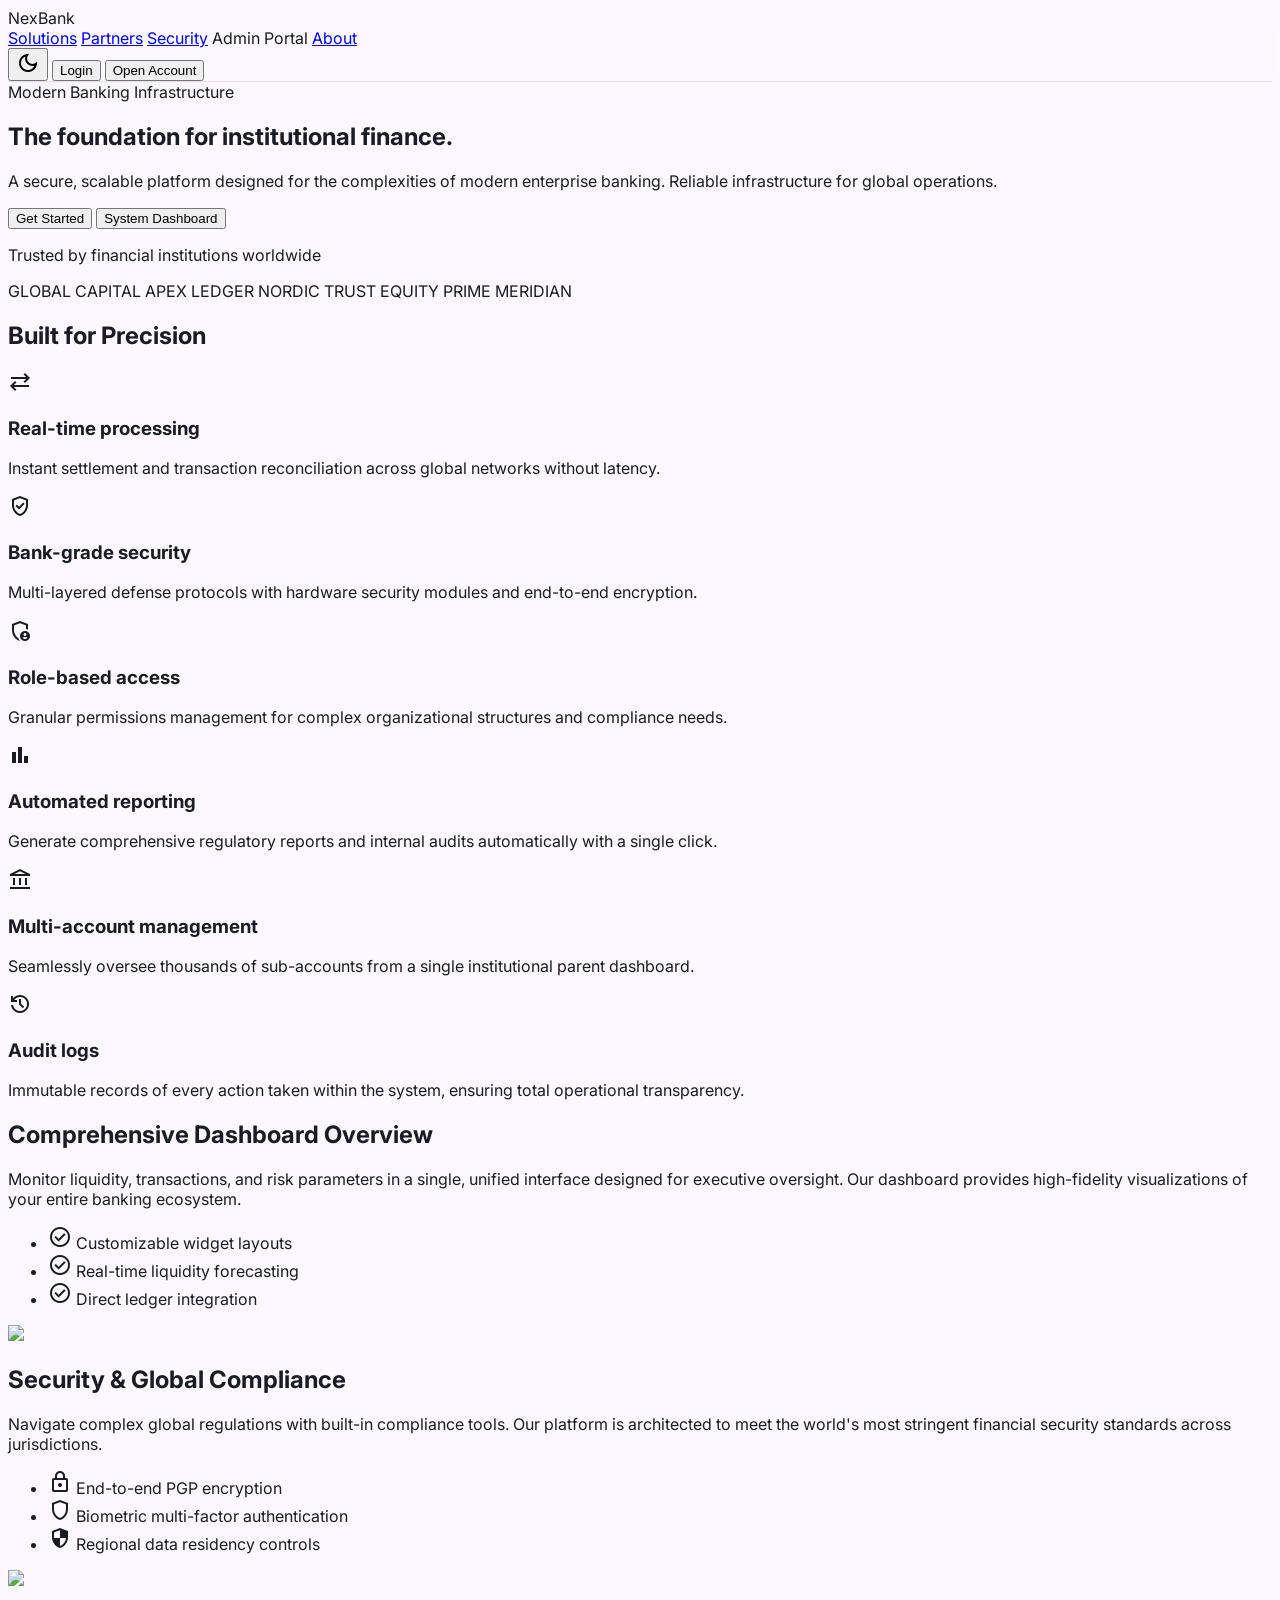
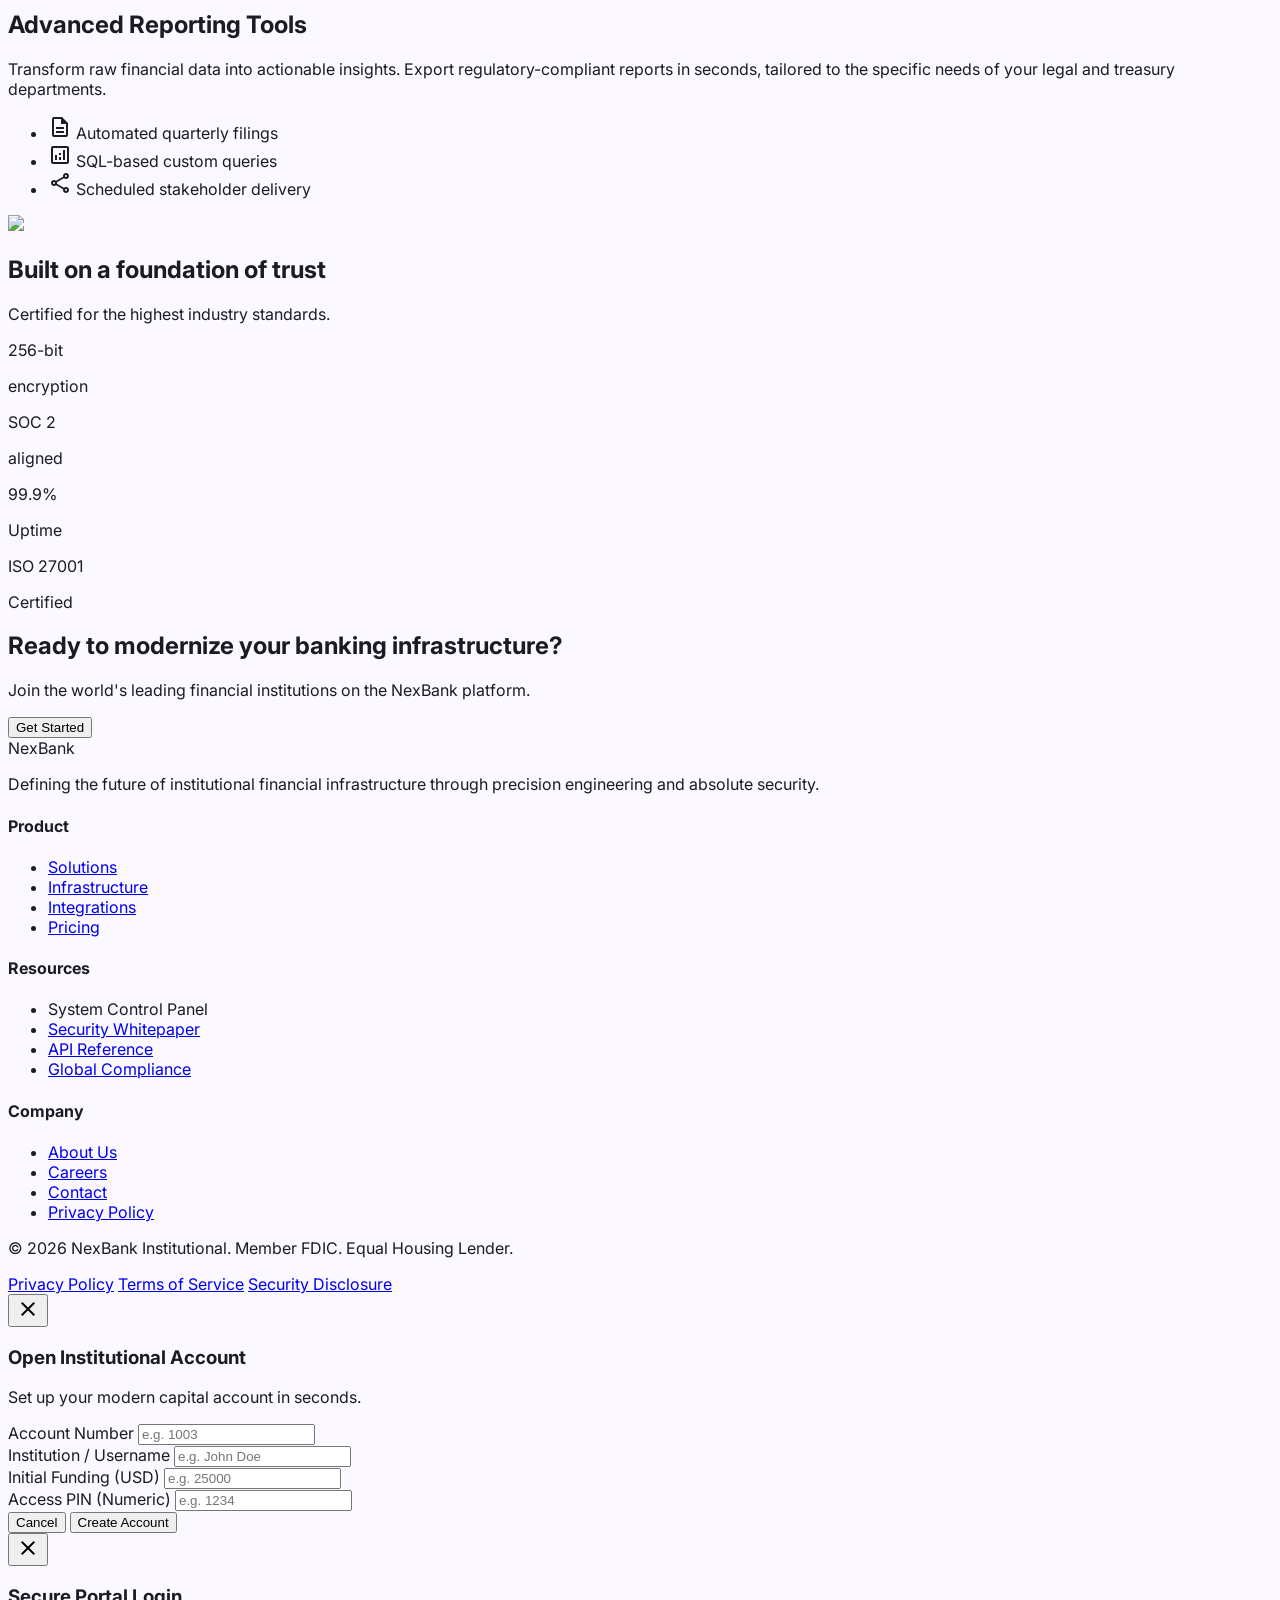
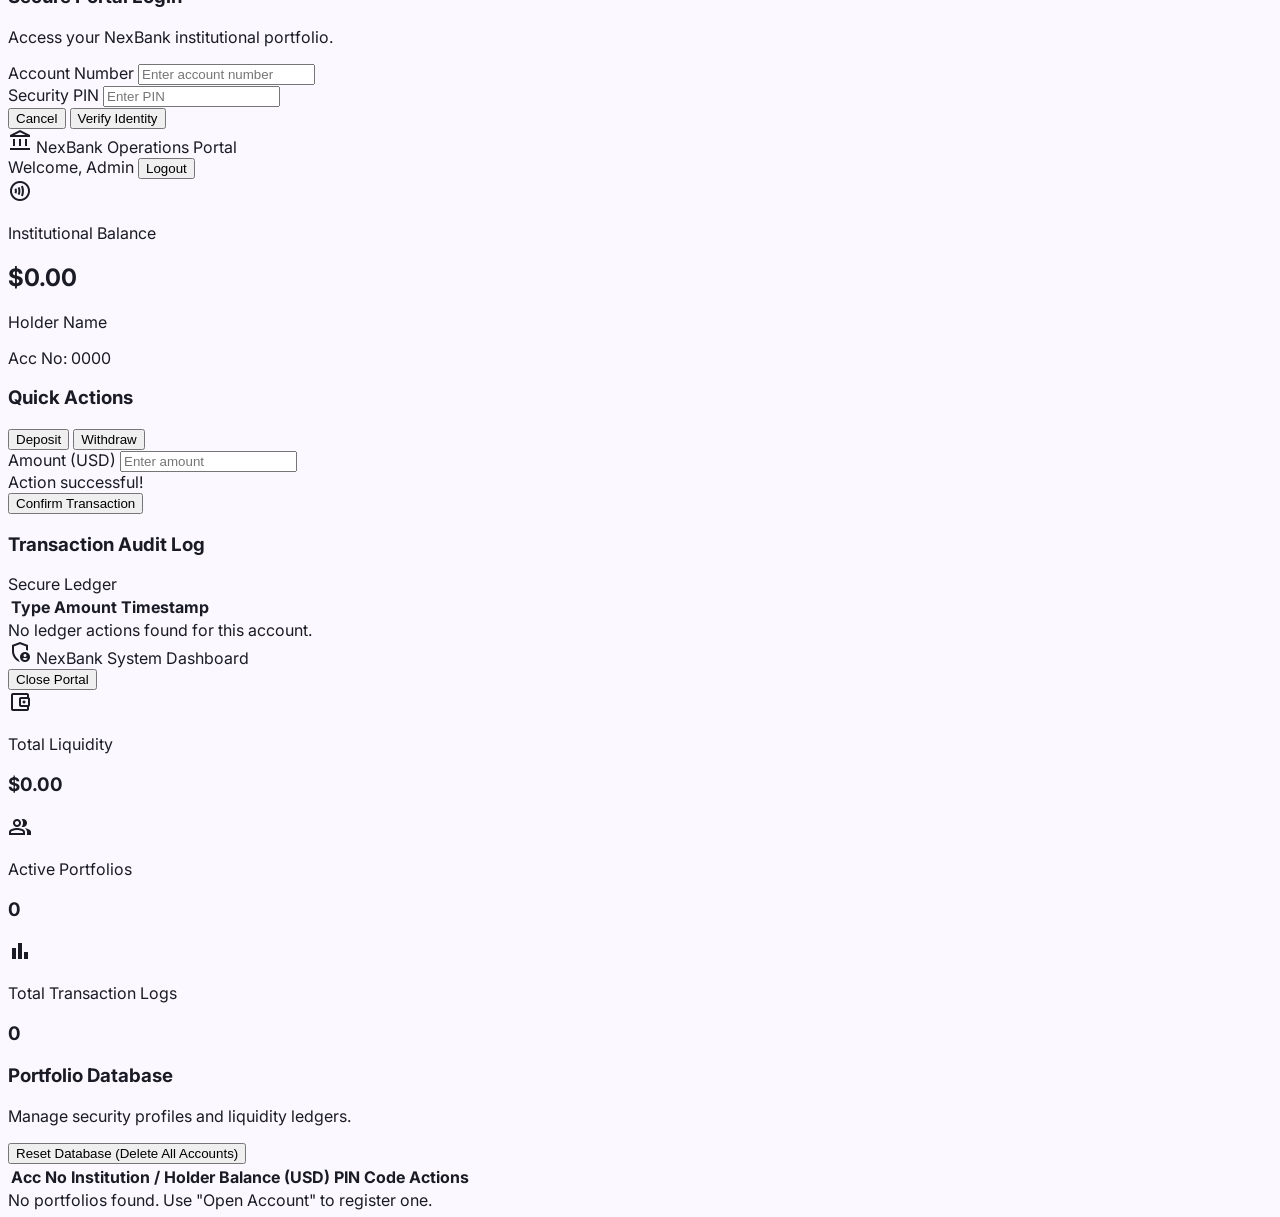
==== index.html @ f1742b52 "Initial commit of NexBank with premium dark mode support" ====
<!DOCTYPE html>
<html class="light" lang="en">
<head>
    <meta charset="utf-8">
    <meta content="width=device-width, initial-scale=1.0" name="viewport">
    <title>NexBank | Institutional Banking Infrastructure</title>
    <script src="https://cdn.tailwindcss.com?plugins=forms,container-queries"></script>
    <link href="https://fonts.googleapis.com/css2?family=Inter:wght@300;400;500;600;700;800&amp;family=Material+Symbols+Outlined:wght,FILL@100..700,0..1&amp;display=swap" rel="stylesheet">
    <script id="tailwind-config">
      tailwind.config = {
        darkMode: "class",
        theme: {
          extend: {
            "colors": {
                    "on-secondary-fixed": "#00105b",
                    "primary-fixed": "#dee0ff",
                    "primary-fixed-dim": "#bac3ff",
                    "on-tertiary": "#ffffff",
                    "on-error-container": "#93000a",
                    "secondary": "#4c59a2",
                    "on-primary-fixed": "#00105b",
                    "surface-container": "#eeecfa",
                    "background": "#fbf8ff",
                    "tertiary-container": "#c14500",
                    "tertiary": "#983500",
                    "surface-container-low": "#f4f2ff",
                    "surface-tint": "#2448ef",
                    "on-tertiary-fixed": "#370e00",
                    "on-secondary": "#ffffff",
                    "secondary-container": "#a2aefe",
                    "surface-container-lowest": "#ffffff",
                    "on-tertiary-fixed-variant": "#7f2b00",
                    "surface-dim": "#dad9e6",
                    "on-primary-fixed-variant": "#002eca",
                    "on-error": "#ffffff",
                    "surface-container-highest": "#e2e1ef",
                    "secondary-fixed": "#dee0ff",
                    "on-primary-container": "#f2f1ff",
                    "error-container": "#ffdad6",
                    "surface-bright": "#fbf8ff",
                    "on-tertiary-container": "#ffefe9",
                    "on-surface-variant": "#444656",
                    "surface-container-high": "#e8e7f4",
                    "outline": "#747688",
                    "inverse-on-surface": "#f1effd",
                    "on-background": "#1a1b24",
                    "surface-variant": "#e2e1ef",
                    "surface": "#fbf8ff",
                    "primary-container": "#3b5bff",
                    "on-secondary-container": "#323f87",
                    "inverse-primary": "#bac3ff",
                    "tertiary-fixed-dim": "#ffb599",
                    "primary": "#143de7",
                    "secondary-fixed-dim": "#bac3ff",
                    "on-surface": "#1a1b24",
                    "on-secondary-fixed-variant": "#344089",
                    "error": "#ba1a1a",
                    "on-primary": "#ffffff",
                    "tertiary-fixed": "#ffdbce",
                    "inverse-surface": "#2f303a",
                    "outline-variant": "#c4c5d9"
            },
            "borderRadius": {
                    "DEFAULT": "0.25rem",
                    "lg": "0.5rem",
                    "xl": "0.75rem",
                    "full": "9999px"
            },
            "spacing": {
                    "gutter": "16px",
                    "xxl": "48px",
                    "xl": "32px",
                    "xs": "4px",
                    "sm": "8px",
                    "md": "16px",
                    "margin": "24px",
                    "lg": "24px"
            },
            "fontFamily": {
                    "display-lg": ["Inter"],
                    "display-xl": ["Inter"],
                    "label-md": ["Inter"],
                    "numeric-lg": ["Inter"],
                    "body-md": ["Inter"],
                    "numeric-md": ["Inter"],
                    "body-lg": ["Inter"],
                    "headline": ["Inter"],
                    "body-sm": ["Inter"],
                    "label-sm": ["Inter"]
            },
            "fontSize": {
                    "display-lg": ["28px", {"lineHeight": "36px", "letterSpacing": "-0.01em", "fontWeight": "600"}],
                    "display-xl": ["40px", {"lineHeight": "48px", "letterSpacing": "-0.02em", "fontWeight": "600"}],
                    "label-md": ["14px", {"lineHeight": "20px", "letterSpacing": "0", "fontWeight": "500"}],
                    "numeric-lg": ["20px", {"lineHeight": "28px", "fontWeight": "600"}],
                    "body-md": ["14px", {"lineHeight": "20px", "letterSpacing": "0", "fontWeight": "400"}],
                    "numeric-md": ["14px", {"lineHeight": "20px", "fontWeight": "500"}],
                    "body-lg": ["16px", {"lineHeight": "24px", "letterSpacing": "0", "fontWeight": "400"}],
                    "headline": ["20px", {"lineHeight": "28px", "letterSpacing": "-0.01em", "fontWeight": "600"}],
                    "body-sm": ["13px", {"lineHeight": "18px", "letterSpacing": "0.01em", "fontWeight": "400"}],
                    "label-sm": ["13px", {"lineHeight": "18px", "letterSpacing": "0.02em", "fontWeight": "500"}]
            }
          },
        },
      }
    </script>
    <style>
        body {
            background-color: #fbf8ff;
            color: #1a1b24;
            font-family: 'Inter', sans-serif;
            overflow-y: auto;
            overscroll-behavior-y: none; /* prevent bounce overlap */
        }
        .reveal {
            opacity: 0;
            transform: translateY(20px) scale(0.98);
            transition: opacity 0.8s cubic-bezier(0.16, 1, 0.3, 1), transform 0.8s cubic-bezier(0.16, 1, 0.3, 1);
            will-change: transform, opacity;
        }
        .reveal.active {
            opacity: 1;
            transform: translateY(0) scale(1);
        }
        .material-symbols-outlined {
            font-variation-settings: 'FILL' 0, 'wght' 400, 'GRAD' 0, 'opsz' 24;
        }
        .nav-scrolled {
            background-color: #fbf8ff;
            border-bottom: 1px solid #e2e1ef;
            box-shadow: 0 4px 20px -10px rgba(0, 0, 0, 0.05);
        }
        /* Custom modal entry transition */
        .modal-active {
            opacity: 1 !important;
            pointer-events: auto !important;
            transform: scale(1) !important;
        }

        /* 120fps UI Micro-interactions & animations */
        button, a, input, select, textarea {
            transition: all 0.4s cubic-bezier(0.16, 1, 0.3, 1) !important;
        }
        button:hover {
            transform: translateY(-2px) scale(1.015);
            filter: brightness(1.05);
        }
        button:active {
            transform: translateY(0) scale(0.98);
            filter: brightness(0.95);
        }
        .feature-card {
            transition: all 0.5s cubic-bezier(0.16, 1, 0.3, 1) !important;
            will-change: transform, box-shadow;
        }
        .feature-card:hover {
            transform: translateY(-6px) scale(1.015);
            border-color: #143de7 !important;
            box-shadow: 0 20px 30px -10px rgba(20, 61, 231, 0.08);
        }
        .feature-card:hover span.material-symbols-outlined {
            transform: scale(1.1) rotate(5deg);
            transition: transform 0.4s cubic-bezier(0.16, 1, 0.3, 1);
        }
    </style>
    <script src="theme_notifications.js"></script>
</head>
<body class="overflow-x-hidden">

<!-- TopNavBar -->
<nav class="sticky top-0 w-full z-40 transition-all duration-300 bg-background border-b border-outline-variant/30" id="navbar">
    <div class="flex justify-between items-center h-16 w-full px-md sm:px-margin md:px-xl max-w-[1280px] mx-auto">
        <div class="flex items-center gap-xl">
            <span class="font-display-lg text-display-lg font-bold tracking-tight text-on-background cursor-pointer" onclick="window.scrollTo(0,0)">NexBank</span>
            <div class="hidden md:flex gap-lg">
                <a class="font-label-md text-label-md text-on-surface-variant hover:text-primary transition-colors duration-150 ease-out" href="#">Solutions</a>
                <a class="font-label-md text-label-md text-on-surface-variant hover:text-primary transition-colors duration-150 ease-out" href="#">Partners</a>
                <a class="font-label-md text-label-md text-on-surface-variant hover:text-primary transition-colors duration-150 ease-out" href="#">Security</a>
                <a class="font-label-md text-label-md text-on-surface-variant hover:text-primary transition-colors duration-150 ease-out cursor-pointer" onclick="openAdminModal()">Admin Portal</a>
                <a class="font-label-md text-label-md text-on-surface-variant hover:text-primary transition-colors duration-150 ease-out" href="#">About</a>
            </div>
        </div>
        <div class="flex items-center gap-xs sm:gap-md">
            <button class="w-10 h-10 flex items-center justify-center text-on-surface-variant hover:text-primary transition-colors" id="theme-toggle">
                <span class="material-symbols-outlined">dark_mode</span>
            </button>
            <button class="font-label-md text-label-md text-on-surface-variant px-xs sm:px-md h-10 hover:text-primary transition-colors duration-150" onclick="window.location.href='login.html'">Login</button>
            <button class="bg-primary text-on-primary px-sm sm:px-lg h-10 rounded-lg font-label-md text-label-md hover:bg-opacity-90 transition-all duration-150 shadow-md shadow-primary/20" onclick="openCreateAccountModal()">Open<span class="hidden sm:inline"> Account</span></button>
        </div>
    </div>
</nav>

<main class="max-w-[1200px] mx-auto px-margin md:px-xl overflow-visible">
    <!-- Hero Section -->
    <section class="reveal pt-xxl pb-xxl text-center max-w-[800px] mx-auto">
        <span class="inline-block font-label-sm text-label-sm text-primary uppercase tracking-widest mb-md">Modern Banking Infrastructure</span>
        <h1 class="font-display-xl text-display-xl md:text-6xl md:leading-[1.1] mb-lg text-on-background">The foundation for institutional finance.</h1>
        <p class="font-body-lg text-body-lg text-on-surface-variant mb-xl max-w-[600px] mx-auto">A secure, scalable platform designed for the complexities of modern enterprise banking. Reliable infrastructure for global operations.</p>
        <div class="flex flex-col sm:flex-row justify-center gap-md">
            <button class="bg-primary text-on-primary px-xxl h-[48px] rounded-lg font-label-md text-label-md hover:scale-[1.02] active:scale-[0.98] transition-all shadow-lg shadow-primary/25" onclick="openCreateAccountModal()">Get Started</button>
            <button class="border border-outline px-xxl h-[48px] rounded-lg font-label-md text-label-md text-on-surface hover:bg-surface-container transition-all" onclick="openAdminModal()">System Dashboard</button>
        </div>
    </section>

    <!-- Trust Strip -->
    <section class="reveal py-xl border-t border-b border-outline-variant">
        <p class="text-center font-label-sm text-label-sm text-on-surface-variant mb-xl uppercase tracking-widest">Trusted by financial institutions worldwide</p>
        <div class="flex flex-wrap justify-center items-center gap-xxl opacity-60 grayscale">
            <span class="font-display-lg text-on-surface font-bold">GLOBAL CAPITAL</span>
            <span class="font-display-lg text-on-surface font-bold">APEX LEDGER</span>
            <span class="font-display-lg text-on-surface font-bold">NORDIC TRUST</span>
            <span class="font-display-lg text-on-surface font-bold">EQUITY PRIME</span>
            <span class="font-display-lg text-on-surface font-bold">MERIDIAN</span>
        </div>
    </section>

    <!-- Feature Grid -->
    <section class="reveal py-xxl">
        <div class="text-center mb-xxl">
            <h2 class="font-display-lg text-display-lg mb-md">Built for Precision</h2>
            <div class="w-16 h-1 bg-primary mx-auto"></div>
        </div>
        <div class="grid grid-cols-1 md:grid-cols-3 gap-xl">
            <!-- Feature 1 -->
            <div class="feature-card p-lg border border-outline-variant rounded-lg hover:border-primary transition-all duration-300 hover:shadow-lg group bg-white">
                <span class="material-symbols-outlined text-primary text-3xl mb-md">sync_alt</span>
                <h3 class="font-headline text-headline mb-sm">Real-time processing</h3>
                <p class="font-body-md text-body-md text-on-surface-variant">Instant settlement and transaction reconciliation across global networks without latency.</p>
            </div>
            <!-- Feature 2 -->
            <div class="feature-card p-lg border border-outline-variant rounded-lg hover:border-primary transition-all duration-300 hover:shadow-lg group bg-white">
                <span class="material-symbols-outlined text-primary text-3xl mb-md">verified_user</span>
                <h3 class="font-headline text-headline mb-sm">Bank-grade security</h3>
                <p class="font-body-md text-body-md text-on-surface-variant">Multi-layered defense protocols with hardware security modules and end-to-end encryption.</p>
            </div>
            <!-- Feature 3 -->
            <div class="feature-card p-lg border border-outline-variant rounded-lg hover:border-primary transition-all duration-300 hover:shadow-lg group bg-white">
                <span class="material-symbols-outlined text-primary text-3xl mb-md">admin_panel_settings</span>
                <h3 class="font-headline text-headline mb-sm">Role-based access</h3>
                <p class="font-body-md text-body-md text-on-surface-variant">Granular permissions management for complex organizational structures and compliance needs.</p>
            </div>
            <!-- Feature 4 -->
            <div class="feature-card p-lg border border-outline-variant rounded-lg hover:border-primary transition-all duration-300 hover:shadow-lg group bg-white">
                <span class="material-symbols-outlined text-primary text-3xl mb-md">bar_chart</span>
                <h3 class="font-headline text-headline mb-sm">Automated reporting</h3>
                <p class="font-body-md text-body-md text-on-surface-variant">Generate comprehensive regulatory reports and internal audits automatically with a single click.</p>
            </div>
            <!-- Feature 5 -->
            <div class="feature-card p-lg border border-outline-variant rounded-lg hover:border-primary transition-all duration-300 hover:shadow-lg group bg-white">
                <span class="material-symbols-outlined text-primary text-3xl mb-md">account_balance</span>
                <h3 class="font-headline text-headline mb-sm">Multi-account management</h3>
                <p class="font-body-md text-body-md text-on-surface-variant">Seamlessly oversee thousands of sub-accounts from a single institutional parent dashboard.</p>
            </div>
            <!-- Feature 6 -->
            <div class="feature-card p-lg border border-outline-variant rounded-lg hover:border-primary transition-all duration-300 hover:shadow-lg group bg-white">
                <span class="material-symbols-outlined text-primary text-3xl mb-md">history</span>
                <h3 class="font-headline text-headline mb-sm">Audit logs</h3>
                <p class="font-body-md text-body-md text-on-surface-variant">Immutable records of every action taken within the system, ensuring total operational transparency.</p>
            </div>
        </div>
    </section>

    <!-- Product Deep Dives -->
    <section class="py-xxl flex flex-col gap-xxl">
        <!-- Deep Dive 1 -->
        <div class="reveal grid grid-cols-1 md:grid-cols-2 items-center gap-xl">
            <div>
                <h2 class="font-display-lg text-display-lg mb-md">Comprehensive Dashboard Overview</h2>
                <p class="font-body-lg text-body-lg text-on-surface-variant mb-lg">Monitor liquidity, transactions, and risk parameters in a single, unified interface designed for executive oversight. Our dashboard provides high-fidelity visualizations of your entire banking ecosystem.</p>
                <ul class="space-y-sm">
                    <li class="flex items-center gap-sm font-label-md text-on-surface"><span class="material-symbols-outlined text-primary text-xl">check_circle</span> Customizable widget layouts</li>
                    <li class="flex items-center gap-sm font-label-md text-on-surface"><span class="material-symbols-outlined text-primary text-xl">check_circle</span> Real-time liquidity forecasting</li>
                    <li class="flex items-center gap-sm font-label-md text-on-surface"><span class="material-symbols-outlined text-primary text-xl">check_circle</span> Direct ledger integration</li>
                </ul>
            </div>
            <div class="relative">
                <img class="w-full rounded-lg border border-outline-variant shadow-sm" data-alt="A sophisticated UI dashboard for an institutional banking platform, featuring clean white panels, subtle indigo accents, complex data visualizations, and professional typography. The lighting is crisp and modern, emphasizing clarity and precision in a high-end light-mode aesthetic." src="https://lh3.googleusercontent.com/aida-public/[base64]">
            </div>
        </div>
        <!-- Deep Dive 2 -->
        <div class="reveal grid grid-cols-1 md:grid-cols-2 items-center gap-xl">
            <div class="md:order-2">
                <h2 class="font-display-lg text-display-lg mb-md">Security &amp; Global Compliance</h2>
                <p class="font-body-lg text-body-lg text-on-surface-variant mb-lg">Navigate complex global regulations with built-in compliance tools. Our platform is architected to meet the world's most stringent financial security standards across jurisdictions.</p>
                <ul class="space-y-sm">
                    <li class="flex items-center gap-sm font-label-md text-on-surface"><span class="material-symbols-outlined text-primary text-xl">lock</span> End-to-end PGP encryption</li>
                    <li class="flex items-center gap-sm font-label-md text-on-surface"><span class="material-symbols-outlined text-primary text-xl">shield</span> Biometric multi-factor authentication</li>
                    <li class="flex items-center gap-sm font-label-md text-on-surface"><span class="material-symbols-outlined text-primary text-xl">security</span> Regional data residency controls</li>
                </ul>
            </div>
            <div class="md:order-1">
                <img class="w-full rounded-lg border border-outline-variant shadow-sm" data-alt="Close-up of a security settings interface on a banking application, showcasing encrypted data streams and authentication logs. The design is minimalist with a light-grey and white palette, accented by professional indigo elements. Soft, diffused lighting creates an atmosphere of trust and high-tech security." src="https://lh3.googleusercontent.com/aida-public/[base64]">
            </div>
        </div>
        <!-- Deep Dive 3 -->
        <div class="reveal grid grid-cols-1 md:grid-cols-2 items-center gap-xl">
            <div>
                <h2 class="font-display-lg text-display-lg mb-md">Advanced Reporting Tools</h2>
                <p class="font-body-lg text-body-lg text-on-surface-variant mb-lg">Transform raw financial data into actionable insights. Export regulatory-compliant reports in seconds, tailored to the specific needs of your legal and treasury departments.</p>
                <ul class="space-y-sm">
                    <li class="flex items-center gap-sm font-label-md text-on-surface"><span class="material-symbols-outlined text-primary text-xl">description</span> Automated quarterly filings</li>
                    <li class="flex items-center gap-sm font-label-md text-on-surface"><span class="material-symbols-outlined text-primary text-xl">analytics</span> SQL-based custom queries</li>
                    <li class="flex items-center gap-sm font-label-md text-on-surface"><span class="material-symbols-outlined text-primary text-xl">share</span> Scheduled stakeholder delivery</li>
                </ul>
            </div>
            <div>
                <img class="w-full rounded-lg border border-outline-variant shadow-sm" data-alt="A sleek data analytics screen showing institutional financial reports with refined line charts and organized data tables. The UI is exceptionally clean, utilizing a white background and indigo highlights for key metrics. The overall vibe is professional, precise, and sophisticated, reflecting institutional reliability." src="https://lh3.googleusercontent.com/aida-public/[base64]">
            </div>
        </div>
    </section>

    <!-- Security Stats -->
    <section class="reveal py-xxl bg-surface-container-low rounded-xl px-xl">
        <div class="text-center mb-xl">
            <h2 class="font-display-lg text-display-lg">Built on a foundation of trust</h2>
            <p class="font-body-md text-on-surface-variant mt-sm">Certified for the highest industry standards.</p>
        </div>
        <div class="grid grid-cols-2 md:grid-cols-4 gap-lg text-center">
            <div class="p-md">
                <p class="font-display-lg text-primary mb-xs">256-bit</p>
                <p class="font-label-sm text-on-surface-variant uppercase">encryption</p>
            </div>
            <div class="p-md">
                <p class="font-display-lg text-primary mb-xs">SOC 2</p>
                <p class="font-label-sm text-on-surface-variant uppercase">aligned</p>
            </div>
            <div class="p-md">
                <p class="font-display-lg text-primary mb-xs">99.9%</p>
                <p class="font-label-sm text-on-surface-variant uppercase">Uptime</p>
            </div>
            <div class="p-md">
                <p class="font-display-lg text-primary mb-xs">ISO 27001</p>
                <p class="font-label-sm text-on-surface-variant uppercase">Certified</p>
            </div>
        </div>
    </section>

    <!-- Final CTA -->
    <section class="reveal py-xxl text-center">
        <div class="max-w-[700px] mx-auto py-xxl border border-outline-variant rounded-xl bg-white shadow-xl shadow-surface-container/50">
            <h2 class="font-display-xl text-display-xl mb-md px-md">Ready to modernize your banking infrastructure?</h2>
            <p class="font-body-lg text-on-surface-variant mb-xl px-lg">Join the world's leading financial institutions on the NexBank platform.</p>
            <button class="bg-primary text-on-primary px-xxl h-[48px] rounded-lg font-label-md text-label-md hover:scale-[1.02] active:scale-[0.98] transition-all shadow-lg shadow-primary/20" onclick="openCreateAccountModal()">Get Started</button>
        </div>
    </section>
</main>

<!-- Footer -->
<footer class="bg-surface-container-lowest border-t border-outline-variant">
    <div class="w-full pt-xxl pb-xl px-margin md:px-xl flex flex-col gap-xl max-w-[1280px] mx-auto">
        <div class="grid grid-cols-1 md:grid-cols-4 gap-xl">
            <div class="col-span-1 md:col-span-1">
                <span class="font-headline text-headline font-bold text-on-background block mb-md">NexBank</span>
                <p class="font-body-sm text-on-surface-variant">Defining the future of institutional financial infrastructure through precision engineering and absolute security.</p>
            </div>
            <div>
                <h4 class="font-label-md font-bold mb-md">Product</h4>
                <ul class="flex flex-col gap-sm">
                    <li><a class="font-body-sm text-on-surface-variant hover:text-primary transition-all" href="#">Solutions</a></li>
                    <li><a class="font-body-sm text-on-surface-variant hover:text-primary transition-all" href="#">Infrastructure</a></li>
                    <li><a class="font-body-sm text-on-surface-variant hover:text-primary transition-all" href="#">Integrations</a></li>
                    <li><a class="font-body-sm text-on-surface-variant hover:text-primary transition-all" href="#">Pricing</a></li>
                </ul>
            </div>
            <div>
                <h4 class="font-label-md font-bold mb-md">Resources</h4>
                <ul class="flex flex-col gap-sm">
                    <li><a class="font-body-sm text-on-surface-variant hover:text-primary transition-all cursor-pointer" onclick="openAdminModal()">System Control Panel</a></li>
                    <li><a class="font-body-sm text-on-surface-variant hover:text-primary transition-all" href="#">Security Whitepaper</a></li>
                    <li><a class="font-body-sm text-on-surface-variant hover:text-primary transition-all" href="#">API Reference</a></li>
                    <li><a class="font-body-sm text-on-surface-variant hover:text-primary transition-all" href="#">Global Compliance</a></li>
                </ul>
            </div>
            <div>
                <h4 class="font-label-md font-bold mb-md">Company</h4>
                <ul class="flex flex-col gap-sm">
                    <li><a class="font-body-sm text-on-surface-variant hover:text-primary transition-all" href="#">About Us</a></li>
                    <li><a class="font-body-sm text-on-surface-variant hover:text-primary transition-all" href="#">Careers</a></li>
                    <li><a class="font-body-sm text-on-surface-variant hover:text-primary transition-all" href="#">Contact</a></li>
                    <li><a class="font-body-sm text-on-surface-variant hover:text-primary transition-all" href="#">Privacy Policy</a></li>
                </ul>
            </div>
        </div>
        <div class="flex flex-col md:flex-row justify-between items-center pt-xl border-t border-outline-variant gap-md">
            <p class="font-body-sm text-on-surface-variant">© 2026 NexBank Institutional. Member FDIC. Equal Housing Lender.</p>
            <div class="flex gap-lg">
                <a class="font-label-sm text-on-surface-variant hover:text-primary transition-all underline" href="#">Privacy Policy</a>
                <a class="font-label-sm text-on-surface-variant hover:text-primary transition-all underline" href="#">Terms of Service</a>
                <a class="font-label-sm text-on-surface-variant hover:text-primary transition-all underline" href="#">Security Disclosure</a>
            </div>
        </div>
    </div>
</footer>

<!-- Modals & Dashboards Container -->

<!-- Create Account Modal -->
<div id="createAccountModal" class="fixed inset-0 z-50 flex items-center justify-center bg-black/40 backdrop-blur-sm opacity-0 pointer-events-none transition-all duration-300">
    <div class="bg-white max-w-md w-full rounded-xl border border-outline-variant p-xl shadow-2xl scale-95 transition-all duration-300 relative mx-margin">
        <button class="absolute top-md right-md text-outline hover:text-on-background" onclick="closeCreateAccountModal()">
            <span class="material-symbols-outlined">close</span>
        </button>
        <h3 class="font-display-lg text-display-lg text-on-background mb-sm">Open Institutional Account</h3>
        <p class="font-body-sm text-on-surface-variant mb-lg">Set up your modern capital account in seconds.</p>
        
        <div class="space-y-md">
            <div>
                <label class="block font-label-sm text-on-surface mb-xs" for="createAccNo">Account Number</label>
                <input type="number" id="createAccNo" class="w-full h-10 border border-outline-variant rounded-lg px-md font-body-md focus:border-primary focus:ring-1 focus:ring-primary outline-none" placeholder="e.g. 1003">
            </div>
            <div>
                <label class="block font-label-sm text-on-surface mb-xs" for="createName">Institution / Username</label>
                <input type="text" id="createName" class="w-full h-10 border border-outline-variant rounded-lg px-md font-body-md focus:border-primary focus:ring-1 focus:ring-primary outline-none" placeholder="e.g. John Doe">
            </div>
            <div>
                <label class="block font-label-sm text-on-surface mb-xs" for="createBalance">Initial Funding (USD)</label>
                <input type="number" id="createBalance" class="w-full h-10 border border-outline-variant rounded-lg px-md font-body-md focus:border-primary focus:ring-1 focus:ring-primary outline-none" placeholder="e.g. 25000">
            </div>
            <div>
                <label class="block font-label-sm text-on-surface mb-xs" for="createPin">Access PIN (Numeric)</label>
                <input type="password" maxlength="6" id="createPin" class="w-full h-10 border border-outline-variant rounded-lg px-md font-body-md focus:border-primary focus:ring-1 focus:ring-primary outline-none" placeholder="e.g. 1234">
            </div>
        </div>
        <div id="createAccountError" class="text-error font-body-sm mt-md hidden"></div>
        <div class="flex justify-end gap-md mt-xl">
            <button class="border border-outline px-lg h-10 rounded-lg font-label-md text-label-md text-on-surface hover:bg-surface-container transition-all" onclick="closeCreateAccountModal()">Cancel</button>
            <button class="bg-primary text-on-primary px-lg h-10 rounded-lg font-label-md text-label-md hover:bg-opacity-90 transition-all shadow-md shadow-primary/20" onclick="submitCreateAccount()">Create Account</button>
        </div>
    </div>
</div>

<!-- Login Modal -->
<div id="loginModal" class="fixed inset-0 z-50 flex items-center justify-center bg-black/40 backdrop-blur-sm opacity-0 pointer-events-none transition-all duration-300">
    <div class="bg-white max-w-md w-full rounded-xl border border-outline-variant p-xl shadow-2xl scale-95 transition-all duration-300 relative mx-margin">
        <button class="absolute top-md right-md text-outline hover:text-on-background" onclick="closeLoginModal()">
            <span class="material-symbols-outlined">close</span>
        </button>
        <h3 class="font-display-lg text-display-lg text-on-background mb-sm">Secure Portal Login</h3>
        <p class="font-body-sm text-on-surface-variant mb-lg">Access your NexBank institutional portfolio.</p>
        
        <div class="space-y-md">
            <div>
                <label class="block font-label-sm text-on-surface mb-xs" for="loginAccNo">Account Number</label>
                <input type="number" id="loginAccNo" class="w-full h-10 border border-outline-variant rounded-lg px-md font-body-md focus:border-primary focus:ring-1 focus:ring-primary outline-none" placeholder="Enter account number">
            </div>
            <div>
                <label class="block font-label-sm text-on-surface mb-xs" for="loginPin">Security PIN</label>
                <input type="password" id="loginPin" class="w-full h-10 border border-outline-variant rounded-lg px-md font-body-md focus:border-primary focus:ring-1 focus:ring-primary outline-none" placeholder="Enter PIN">
            </div>
        </div>
        <div id="loginError" class="text-error font-body-sm mt-md hidden"></div>
        <div class="flex justify-end gap-md mt-xl">
            <button class="border border-outline px-lg h-10 rounded-lg font-label-md text-label-md text-on-surface hover:bg-surface-container transition-all" onclick="closeLoginModal()">Cancel</button>
            <button class="bg-primary text-on-primary px-lg h-10 rounded-lg font-label-md text-label-md hover:bg-opacity-90 transition-all shadow-md shadow-primary/20" onclick="submitLogin()">Verify Identity</button>
        </div>
    </div>
</div>

<!-- User Dashboard Overlay -->
<div id="dashboardPanel" class="fixed inset-0 z-50 bg-background overflow-y-auto translate-x-full transition-transform duration-300 ease-out">
    <!-- Dashboard Header -->
    <header class="border-b border-outline-variant bg-white sticky top-0 z-10">
        <div class="max-w-[1280px] mx-auto h-16 px-margin md:px-xl flex justify-between items-center">
            <div class="flex items-center gap-md">
                <span class="material-symbols-outlined text-primary text-2xl">account_balance</span>
                <span class="font-headline text-headline font-bold text-on-background">NexBank Operations Portal</span>
            </div>
            <div class="flex items-center gap-md">
                <span id="userGreeting" class="font-body-md text-on-surface-variant hidden md:inline">Welcome, Admin</span>
                <button class="border border-error text-error px-md h-9 rounded-lg font-label-md text-label-md hover:bg-error-container transition-all" onclick="logoutUser()">Logout</button>
            </div>
        </div>
    </header>
    
    <!-- Dashboard Main -->
    <main class="max-w-[1200px] mx-auto px-margin md:px-xl py-xl">
        <div class="grid grid-cols-1 lg:grid-cols-3 gap-xl">
            <!-- Account Summary Card -->
            <div class="col-span-1 lg:col-span-1 space-y-lg">
                <div class="bg-gradient-to-br from-primary to-[#2448ef] text-white p-lg rounded-xl shadow-xl shadow-primary/10 relative overflow-hidden">
                    <!-- Chip Decoration -->
                    <div class="absolute right-md top-md opacity-25">
                        <span class="material-symbols-outlined text-6xl">contactless</span>
                    </div>
                    <div class="mb-xxl">
                        <p class="font-label-sm text-primary-fixed-dim uppercase tracking-wider">Institutional Balance</p>
                        <h2 id="portalBalance" class="text-4xl font-bold tracking-tight mt-xs">$0.00</h2>
                    </div>
                    <div>
                        <p id="portalAccountHolder" class="font-headline text-headline font-semibold">Holder Name</p>
                        <p id="portalAccountNumber" class="font-body-sm text-primary-fixed-dim mt-xs">Acc No: 0000</p>
                    </div>
                </div>
                
                <!-- Quick Operations Card -->
                <div class="bg-white p-lg border border-outline-variant rounded-xl shadow-sm">
                    <h3 class="font-headline text-headline mb-md text-on-background">Quick Actions</h3>
                    
                    <!-- Tabs -->
                    <div class="flex border-b border-outline-variant mb-md">
                        <button id="tabDepositBtn" class="flex-1 pb-sm border-b-2 border-primary font-label-md text-label-md text-primary" onclick="switchActionTab('deposit')">Deposit</button>
                        <button id="tabWithdrawBtn" class="flex-1 pb-sm border-b-2 border-transparent font-label-md text-label-md text-on-surface-variant hover:text-primary" onclick="switchActionTab('withdraw')">Withdraw</button>
                    </div>
                    
                    <!-- Action Form -->
                    <div class="space-y-md">
                        <div>
                            <label id="actionAmountLabel" class="block font-label-sm text-on-surface mb-xs" for="actionAmount">Amount (USD)</label>
                            <input type="number" id="actionAmount" class="w-full h-10 border border-outline-variant rounded-lg px-md font-body-md focus:border-primary focus:ring-1 focus:ring-primary outline-none" placeholder="Enter amount">
                        </div>
                        <div id="actionError" class="text-error font-body-sm hidden"></div>
                        <div id="actionSuccess" class="text-primary font-body-sm hidden">Action successful!</div>
                        <button id="actionSubmitBtn" class="w-full bg-primary text-on-primary h-10 rounded-lg font-label-md text-label-md hover:bg-opacity-90 transition-all shadow-md shadow-primary/20" onclick="submitQuickAction()">Confirm Transaction</button>
                    </div>
                </div>
            </div>
            
            <!-- Transaction History Card -->
            <div class="col-span-1 lg:col-span-2">
                <div class="bg-white p-lg border border-outline-variant rounded-xl shadow-sm h-full flex flex-col">
                    <div class="flex justify-between items-center mb-md">
                        <h3 class="font-headline text-headline text-on-background">Transaction Audit Log</h3>
                        <span class="bg-surface-container text-primary font-label-sm text-label-sm px-sm py-xs rounded-full">Secure Ledger</span>
                    </div>
                    
                    <div class="flex-1 overflow-y-auto max-h-[400px] border border-outline-variant rounded-lg">
                        <table class="w-full text-left border-collapse">
                            <thead>
                                <tr class="bg-surface-container-low border-b border-outline-variant font-label-sm text-on-surface-variant">
                                    <th class="p-md">Type</th>
                                    <th class="p-md text-right">Amount</th>
                                    <th class="p-md text-right">Timestamp</th>
                                </tr>
                            </thead>
                            <tbody id="portalTransactionRows" class="font-body-md text-on-surface divide-y divide-outline-variant">
                                <!-- Dynamic rows -->
                            </tbody>
                        </table>
                        <div id="noTransactionsMsg" class="p-xl text-center text-on-surface-variant font-body-md hidden">
                            No ledger actions found for this account.
                        </div>
                    </div>
                </div>
            </div>
        </div>
    </main>
</div>

<!-- Admin Portal Overlay -->
<div id="adminPanel" class="fixed inset-0 z-50 bg-background overflow-y-auto translate-x-full transition-transform duration-300 ease-out">
    <header class="border-b border-outline-variant bg-white sticky top-0 z-10">
        <div class="max-w-[1280px] mx-auto h-16 px-margin md:px-xl flex justify-between items-center">
            <div class="flex items-center gap-md">
                <span class="material-symbols-outlined text-primary text-2xl font-bold">admin_panel_settings</span>
                <span class="font-headline text-headline font-bold text-on-background">NexBank System Dashboard</span>
            </div>
            <button class="border border-outline text-on-surface px-md h-9 rounded-lg font-label-md text-label-md hover:bg-surface-container transition-all" onclick="closeAdminModal()">Close Portal</button>
        </div>
    </header>
    
    <main class="max-w-[1200px] mx-auto px-margin md:px-xl py-xl space-y-xl">
        <!-- Stats Widgets -->
        <div class="grid grid-cols-1 md:grid-cols-3 gap-lg">
            <div class="bg-white p-lg border border-outline-variant rounded-xl shadow-sm flex items-center gap-md">
                <div class="p-md bg-primary-fixed rounded-xl text-primary">
                    <span class="material-symbols-outlined text-3xl">account_balance_wallet</span>
                </div>
                <div>
                    <p class="font-label-sm text-on-surface-variant uppercase tracking-wider">Total Liquidity</p>
                    <h3 id="adminTotalLiquidity" class="font-display-lg text-display-lg text-on-background mt-xs">$0.00</h3>
                </div>
            </div>
            <div class="bg-white p-lg border border-outline-variant rounded-xl shadow-sm flex items-center gap-md">
                <div class="p-md bg-secondary-fixed rounded-xl text-secondary">
                    <span class="material-symbols-outlined text-3xl">group</span>
                </div>
                <div>
                    <p class="font-label-sm text-on-surface-variant uppercase tracking-wider">Active Portfolios</p>
                    <h3 id="adminTotalAccounts" class="font-display-lg text-display-lg text-on-background mt-xs">0</h3>
                </div>
            </div>
            <div class="bg-white p-lg border border-outline-variant rounded-xl shadow-sm flex items-center gap-md">
                <div class="p-md bg-tertiary-fixed rounded-xl text-tertiary">
                    <span class="material-symbols-outlined text-3xl">bar_chart</span>
                </div>
                <div>
                    <p class="font-label-sm text-on-surface-variant uppercase tracking-wider">Total Transaction Logs</p>
                    <h3 id="adminTotalLogs" class="font-display-lg text-display-lg text-on-background mt-xs">0</h3>
                </div>
            </div>
        </div>
        
        <!-- Account Database Explorer -->
        <div class="bg-white p-lg border border-outline-variant rounded-xl shadow-sm">
            <div class="flex flex-col sm:flex-row justify-between sm:items-center gap-md mb-lg">
                <div>
                    <h3 class="font-headline text-headline text-on-background">Portfolio Database</h3>
                    <p class="font-body-sm text-on-surface-variant">Manage security profiles and liquidity ledgers.</p>
                </div>
                <button class="bg-error text-on-error px-lg h-10 rounded-lg font-label-md text-label-md hover:bg-opacity-90 transition-all shadow-md shadow-error/20" onclick="triggerDeleteAllAccounts()">
                    Reset Database (Delete All Accounts)
                </button>
            </div>
            
            <div class="overflow-x-auto border border-outline-variant rounded-lg">
                <table class="w-full text-left border-collapse">
                    <thead>
                        <tr class="bg-surface-container-low border-b border-outline-variant font-label-sm text-on-surface-variant">
                            <th class="p-md">Acc No</th>
                            <th class="p-md">Institution / Holder</th>
                            <th class="p-md text-right">Balance (USD)</th>
                            <th class="p-md text-center">PIN Code</th>
                            <th class="p-md text-center">Actions</th>
                        </tr>
                    </thead>
                    <tbody id="adminAccountRows" class="font-body-md text-on-surface divide-y divide-outline-variant">
                        <!-- Dynamic rows -->
                    </tbody>
                </table>
                <div id="adminNoAccountsMsg" class="p-xl text-center text-on-surface-variant font-body-md hidden">
                    No portfolios found. Use "Open Account" to register one.
                </div>
            </div>
        </div>
    </main>
</div>

<script>
    // Intersection Observer for 120fps scrolling animations (avoiding reflow layout thrashing)
    const observerOptions = {
        root: null,
        rootMargin: '0px',
        threshold: 0.1
    };

    const revealObserver = new IntersectionObserver((entries, observer) => {
        entries.forEach(entry => {
            if (entry.isIntersecting) {
                entry.target.classList.add("active");
                observer.unobserve(entry.target);
            }
        });
    }, observerOptions);

    // Header style change on scroll observer (more optimized than onscroll event listener)
    const navObserver = new IntersectionObserver((entries) => {
        const navbar = document.getElementById("navbar");
        if (!entries[0].isIntersecting) {
            navbar.classList.add("nav-scrolled");
        } else {
            navbar.classList.remove("nav-scrolled");
        }
    }, { rootMargin: '50px 0px 0px 0px' });

    // Track scroll velocity for high refresh rate 120fps smooth scrolling
    class SmoothScroll {
        constructor() {
            this.target = window.scrollY;
            this.current = window.scrollY;
            this.ease = 0.085;
            this.active = false;
            
            window.addEventListener('wheel', (e) => {
                // Ignore small delta events (like trackpads) to preserve native feel
                if (Math.abs(e.deltaY) < 10) return;
                
                e.preventDefault();
                this.target += e.deltaY * 0.85;
                this.target = Math.max(0, Math.min(this.target, document.documentElement.scrollHeight - window.innerHeight));
                
                if (!this.active) {
                    this.active = true;
                    requestAnimationFrame(() => this.update());
                }
            }, { passive: false });

            window.addEventListener('scroll', () => {
                if (!this.active) {
                    this.target = window.scrollY;
                    this.current = window.scrollY;
                }
            });
        }
        
        update() {
            if (!this.active) return;
            const diff = this.target - this.current;
            this.current += diff * this.ease;
            if (Math.abs(diff) < 0.5) {
                this.current = this.target;
                this.active = false;
            }
            window.scrollTo(0, this.current);
            if (this.active) {
                requestAnimationFrame(() => this.update());
            }
        }
    }

    document.addEventListener('DOMContentLoaded', () => {
        // Initialize observers
        document.querySelectorAll(".reveal").forEach(el => {
            revealObserver.observe(el);
        });

        const headerAnchor = document.createElement("div");
        headerAnchor.style.position = "absolute";
        headerAnchor.style.top = "0";
        headerAnchor.style.height = "1px";
        headerAnchor.style.width = "1px";
        document.body.prepend(headerAnchor);
        navObserver.observe(headerAnchor);

        // Desktop smooth scroll activation
        if (window.matchMedia("(pointer: fine)").matches) {
            new SmoothScroll();
        }
    });

    // Check if there is an active session or a redirect request
    window.onload = function() {
        const urlParams = new URLSearchParams(window.location.search);
        if (urlParams.get('signup') === 'true') {
            openCreateAccountModal();
            // clean url
            history.replaceState({}, document.title, window.location.pathname);
        }

        const session = localStorage.getItem("nexbank_current_user");
        if (session) {
            currentUser = JSON.parse(session);
            // Verify user still exists in database
            const accounts = getDBAccounts();
            const found = accounts.find(acc => acc.account_number === currentUser.account_number);
            if (found) {
                window.location.href = "dashboard.html";
            } else {
                localStorage.removeItem("nexbank_current_user");
            }
        }
    };

    // ==========================================
    // NexBank Simulated Database Logic
    // ==========================================
    const DEFAULT_ACCOUNTS = [
        { account_number: 1001, name: "Jane Doe", balance: 50000.0, PIN: 1234 },
        { account_number: 1002, name: "Apex Capital LLC", balance: 750000.0, PIN: 9988 }
    ];

    const DEFAULT_LOGS = [
        "AccNo: 1001 | DEPOSIT | Amount: 50000.00 | Time: Thu Jul 02 12:45:00 2026",
        "AccNo: 1002 | DEPOSIT | Amount: 750000.00 | Time: Thu Jul 02 14:10:00 2026"
    ];

    function getDBAccounts() {
        const data = localStorage.getItem("nexbank_accounts");
        if (!data) {
            localStorage.setItem("nexbank_accounts", JSON.stringify(DEFAULT_ACCOUNTS));
            return DEFAULT_ACCOUNTS;
        }
        return JSON.parse(data);
    }

    function setDBAccounts(accounts) {
        localStorage.setItem("nexbank_accounts", JSON.stringify(accounts));
    }

    function getDBLogs() {
        const data = localStorage.getItem("nexbank_transactions");
        if (!data) {
            localStorage.setItem("nexbank_transactions", JSON.stringify(DEFAULT_LOGS));
            return DEFAULT_LOGS;
        }
        return JSON.parse(data);
    }

    function setDBLogs(logs) {
        localStorage.setItem("nexbank_transactions", JSON.stringify(logs));
    }

    function logTransactionJS(accNo, type, amount) {
        const logs = getDBLogs();
        const now = new Date();
        const dateStr = now.toDateString() + " " + now.toTimeString().split(' ')[0] + " " + now.getFullYear();
        const logEntry = `AccNo: ${accNo} | ${type} | Amount: ${amount.toFixed(2)} | Time: ${dateStr}`;
        logs.push(logEntry);
        setDBLogs(logs);
    }

    // ==========================================
    // Global Sessions State
    // ==========================================
    let currentUser = null;
    let activeActionTab = 'deposit'; // 'deposit' or 'withdraw'

    // ==========================================
    // Modal & Overlay Triggers
    // ==========================================
    function openCreateAccountModal() {
        window.location.href = "create_account.html";
    }

    function closeCreateAccountModal() {
        document.getElementById("createAccountModal").classList.remove("modal-active");
    }

    function openLoginModal() {
        const modal = document.getElementById("loginModal");
        modal.classList.add("modal-active");
        document.getElementById("loginAccNo").value = "";
        document.getElementById("loginPin").value = "";
        document.getElementById("loginError").classList.add("hidden");
    }

    function closeLoginModal() {
        document.getElementById("loginModal").classList.remove("modal-active");
    }

    function openAdminModal() {
        document.getElementById("adminPanel").classList.remove("translate-x-full");
        renderAdminDashboard();
    }

    function closeAdminModal() {
        document.getElementById("adminPanel").classList.add("translate-x-full");
    }

    // ==========================================
    // Account Registration Logic
    // ==========================================
    function submitCreateAccount() {
        const accNo = parseInt(document.getElementById("createAccNo").value);
        const name = document.getElementById("createName").value.trim();
        const balance = parseFloat(document.getElementById("createBalance").value);
        const pin = parseInt(document.getElementById("createPin").value);
        const errorEl = document.getElementById("createAccountError");

        if (isNaN(accNo) || accNo <= 0) {
            errorEl.textContent = "Please enter a valid positive account number.";
            errorEl.classList.remove("hidden");
            return;
        }
        if (!name) {
            errorEl.textContent = "Institution/Username cannot be empty.";
            errorEl.classList.remove("hidden");
            return;
        }
        if (isNaN(balance) || balance < 0) {
            errorEl.textContent = "Balance cannot be negative.";
            errorEl.classList.remove("hidden");
            return;
        }
        if (isNaN(pin) || pin < 0) {
            errorEl.textContent = "PIN must be a valid positive number.";
            errorEl.classList.remove("hidden");
            return;
        }

        const accounts = getDBAccounts();
        if (accounts.some(acc => acc.account_number === accNo)) {
            errorEl.textContent = "Account number already exists. Please choose another.";
            errorEl.classList.remove("hidden");
            return;
        }

        // Add account
        const newAcc = { account_number: accNo, name: name, balance: balance, PIN: pin };
        accounts.push(newAcc);
        setDBAccounts(accounts);

        // Log creation transaction if there is initial balance
        if (balance > 0) {
            logTransactionJS(accNo, "DEPOSIT", balance);
        }

        closeCreateAccountModal();
        alert("Account successfully created!");
        
        // Auto log-in to newly created account
        currentUser = newAcc;
        localStorage.setItem("nexbank_current_user", JSON.stringify(newAcc));
        window.location.href = "dashboard.html";
    }

    // ==========================================
    // Login Logic
    // ==========================================
    function submitLogin() {
        const accNo = parseInt(document.getElementById("loginAccNo").value);
        const pin = parseInt(document.getElementById("loginPin").value);
        const errorEl = document.getElementById("loginError");

        if (isNaN(accNo) || isNaN(pin)) {
            errorEl.textContent = "Please enter valid credentials.";
            errorEl.classList.remove("hidden");
            return;
        }

        const accounts = getDBAccounts();
        const found = accounts.find(acc => acc.account_number === accNo);

        if (!found || found.PIN !== pin) {
            errorEl.textContent = "Wrong Account Number or PIN.";
            errorEl.classList.remove("hidden");
            return;
        }

        currentUser = found;
        closeLoginModal();
        openUserDashboard();
    }

    // ==========================================
    // Operations Dashboard Portal Rendering
    // ==========================================
    function openUserDashboard() {
        document.getElementById("dashboardPanel").classList.remove("translate-x-full");
        document.getElementById("userGreeting").textContent = `Operator: ${currentUser.name}`;
        
        // Clear quick action form
        document.getElementById("actionAmount").value = "";
        document.getElementById("actionError").classList.add("hidden");
        document.getElementById("actionSuccess").classList.add("hidden");
        
        renderPortalDetails();
    }

    function logoutUser() {
        currentUser = null;
        localStorage.removeItem("nexbank_current_user");
        document.getElementById("dashboardPanel").classList.add("translate-x-full");
    }

    function renderPortalDetails() {
        if (!currentUser) return;
        
        // Set info
        document.getElementById("portalBalance").textContent = `$${currentUser.balance.toLocaleString('en-US', { minimumFractionDigits: 2, maximumFractionDigits: 2 })}`;
        document.getElementById("portalAccountHolder").textContent = currentUser.name;
        document.getElementById("portalAccountNumber").textContent = `Acc No: ${currentUser.account_number}`;
        
        // Render logs table
        const logs = getDBLogs();
        const userLogs = logs.filter(log => log.includes(`AccNo: ${currentUser.account_number}`));
        const tbody = document.getElementById("portalTransactionRows");
        const noTransactions = document.getElementById("noTransactionsMsg");
        
        tbody.innerHTML = "";
        if (userLogs.length === 0) {
            noTransactions.classList.remove("hidden");
        } else {
            noTransactions.classList.add("hidden");
            // Reverse order to show latest first
            userLogs.reverse().forEach(log => {
                // Parse log: "AccNo: [accNo] | [TYPE] | Amount: [amount] | Time: [dateString]"
                const parts = log.split(" | ");
                const type = parts[1];
                const amt = parts[2].split(": ")[1];
                const timestamp = parts[3].split(": ")[1];
                
                const isDeposit = type === "DEPOSIT";
                const row = document.createElement("tr");
                row.className = "hover:bg-surface-container-low transition-colors";
                row.innerHTML = `
                    <td class="p-md font-medium">
                        <span class="inline-flex items-center gap-xs px-sm py-xs rounded-full text-xs font-semibold ${isDeposit ? 'bg-primary-fixed text-primary' : 'bg-tertiary-fixed text-tertiary'}">
                            <span class="material-symbols-outlined text-sm">${isDeposit ? 'arrow_downward' : 'arrow_upward'}</span>
                            ${type}
                        </span>
                    </td>
                    <td class="p-md text-right font-semibold ${isDeposit ? 'text-primary' : 'text-on-background'}">
                        ${isDeposit ? '+' : '-'}$${parseFloat(amt).toLocaleString('en-US', { minimumFractionDigits: 2 })}
                    </td>
                    <td class="p-md text-right text-on-surface-variant font-numeric-md text-sm">
                        ${timestamp}
                    </td>
                `;
                tbody.appendChild(row);
            });
        }
    }

    // ==========================================
    // Quick Actions Logic (Deposit/Withdraw)
    // ==========================================
    function switchActionTab(tab) {
        activeActionTab = tab;
        const depBtn = document.getElementById("tabDepositBtn");
        const withBtn = document.getElementById("tabWithdrawBtn");
        const amountLabel = document.getElementById("actionAmountLabel");
        
        if (tab === 'deposit') {
            depBtn.className = "flex-1 pb-sm border-b-2 border-primary font-label-md text-label-md text-primary";
            withBtn.className = "flex-1 pb-sm border-b-2 border-transparent font-label-md text-label-md text-on-surface-variant hover:text-primary";
            amountLabel.textContent = "Amount to Deposit (USD)";
        } else {
            depBtn.className = "flex-1 pb-sm border-b-2 border-transparent font-label-md text-label-md text-on-surface-variant hover:text-primary";
            withBtn.className = "flex-1 pb-sm border-b-2 border-primary font-label-md text-label-md text-primary";
            amountLabel.textContent = "Amount to Withdraw (USD)";
        }
        
        document.getElementById("actionError").classList.add("hidden");
        document.getElementById("actionSuccess").classList.add("hidden");
    }

    function submitQuickAction() {
        const amount = parseFloat(document.getElementById("actionAmount").value);
        const errorEl = document.getElementById("actionError");
        const successEl = document.getElementById("actionSuccess");
        
        errorEl.classList.add("hidden");
        successEl.classList.add("hidden");

        if (isNaN(amount) || amount <= 0) {
            errorEl.textContent = "Invalid amount. Enter a positive number.";
            errorEl.classList.remove("hidden");
            return;
        }

        const accounts = getDBAccounts();
        const accIdx = accounts.findIndex(acc => acc.account_number === currentUser.account_number);
        
        if (accIdx === -1) {
            errorEl.textContent = "Session invalid. Please logout and try again.";
            errorEl.classList.remove("hidden");
            return;
        }

        if (activeActionTab === 'deposit') {
            accounts[accIdx].balance += amount;
            setDBAccounts(accounts);
            currentUser.balance = accounts[accIdx].balance;
            logTransactionJS(currentUser.account_number, "DEPOSIT", amount);
            successEl.textContent = "Deposit Successful";
            successEl.classList.remove("hidden");
        } else {
            if (amount > accounts[accIdx].balance) {
                errorEl.textContent = "Insufficient Balance";
                errorEl.classList.remove("hidden");
                return;
            }
            accounts[accIdx].balance -= amount;
            setDBAccounts(accounts);
            currentUser.balance = accounts[accIdx].balance;
            logTransactionJS(currentUser.account_number, "WITHDRAW", amount);
            successEl.textContent = "Withdraw Successful";
            successEl.classList.remove("hidden");
        }

        document.getElementById("actionAmount").value = "";
        renderPortalDetails();
    }

    // ==========================================
    // System Admin Control Panel Logic
    // ==========================================
    function renderAdminDashboard() {
        const accounts = getDBAccounts();
        const logs = getDBLogs();
        
        // Calculate statistics
        const totalLiquidity = accounts.reduce((sum, acc) => sum + acc.balance, 0.0);
        document.getElementById("adminTotalLiquidity").textContent = `$${totalLiquidity.toLocaleString('en-US', { minimumFractionDigits: 2 })}`;
        document.getElementById("adminTotalAccounts").textContent = accounts.length.toString();
        document.getElementById("adminTotalLogs").textContent = logs.length.toString();
        
        // Render table
        const tbody = document.getElementById("adminAccountRows");
        const noAccounts = document.getElementById("adminNoAccountsMsg");
        tbody.innerHTML = "";
        
        if (accounts.length === 0) {
            noAccounts.classList.remove("hidden");
        } else {
            noAccounts.classList.add("hidden");
            accounts.forEach(acc => {
                const row = document.createElement("tr");
                row.className = "hover:bg-surface-container-low transition-colors";
                row.innerHTML = `
                    <td class="p-md font-mono text-sm font-semibold">${acc.account_number}</td>
                    <td class="p-md font-medium text-on-background">${acc.name}</td>
                    <td class="p-md text-right font-semibold text-primary">$${acc.balance.toLocaleString('en-US', { minimumFractionDigits: 2 })}</td>
                    <td class="p-md text-center font-mono text-xs opacity-60">${acc.PIN}</td>
                    <td class="p-md text-center">
                        <button class="text-error hover:bg-error-container p-sm rounded-lg transition-colors inline-flex items-center" onclick="deleteAccountByAdmin(${acc.account_number})">
                            <span class="material-symbols-outlined text-md">delete</span>
                        </button>
                    </td>
                `;
                tbody.appendChild(row);
            });
        }
    }

    function deleteAccountByAdmin(accNo) {
        if (!confirm(`Are you sure you want to delete Account Number ${accNo}?`)) {
            return;
        }
        
        let accounts = getDBAccounts();
        accounts = accounts.filter(acc => acc.account_number !== accNo);
        setDBAccounts(accounts);
        
        // Also log deletion
        const logs = getDBLogs();
        const now = new Date();
        const dateStr = now.toDateString() + " " + now.toTimeString().split(' ')[0] + " " + now.getFullYear();
        logs.push(`AccNo: ${accNo} | ACCOUNT_DELETED | Amount: 0.00 | Time: ${dateStr}`);
        setDBLogs(logs);
        
        // If current logged-in user is deleted, force logout
        if (currentUser && currentUser.account_number === accNo) {
            logoutUser();
        }
        
        renderAdminDashboard();
    }

    function triggerDeleteAllAccounts() {
        if (!confirm("Are you sure you want to delete ALL accounts? This operation is irreversible.")) {
            return;
        }
        
        localStorage.removeItem("nexbank_accounts");
        localStorage.removeItem("nexbank_transactions");
        
        // Reset DB to empty array instead of defaults for actual clean slate
        localStorage.setItem("nexbank_accounts", JSON.stringify([]));
        localStorage.setItem("nexbank_transactions", JSON.stringify([]));
        
        if (currentUser) {
            logoutUser();
        }
        
        renderAdminDashboard();
        alert("All accounts deleted successfully.");
    }
</script>
</body>
</html>
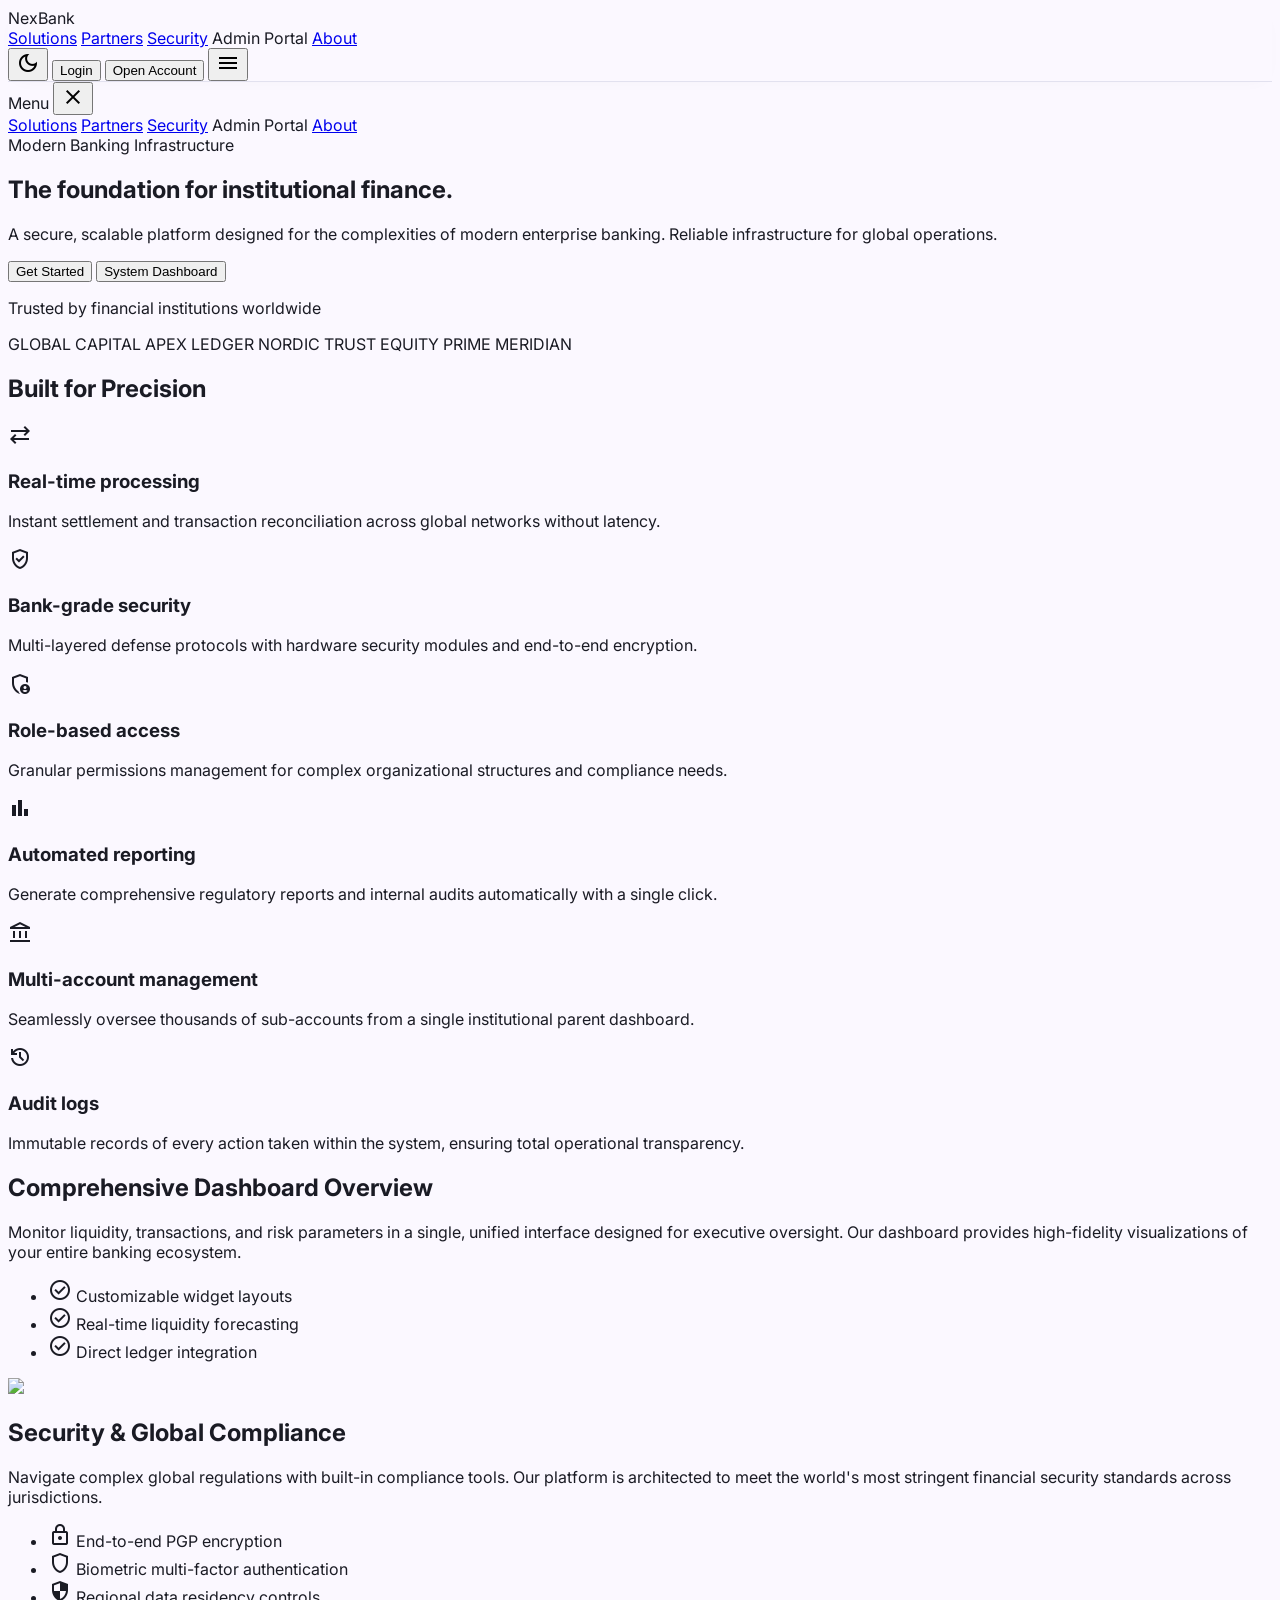
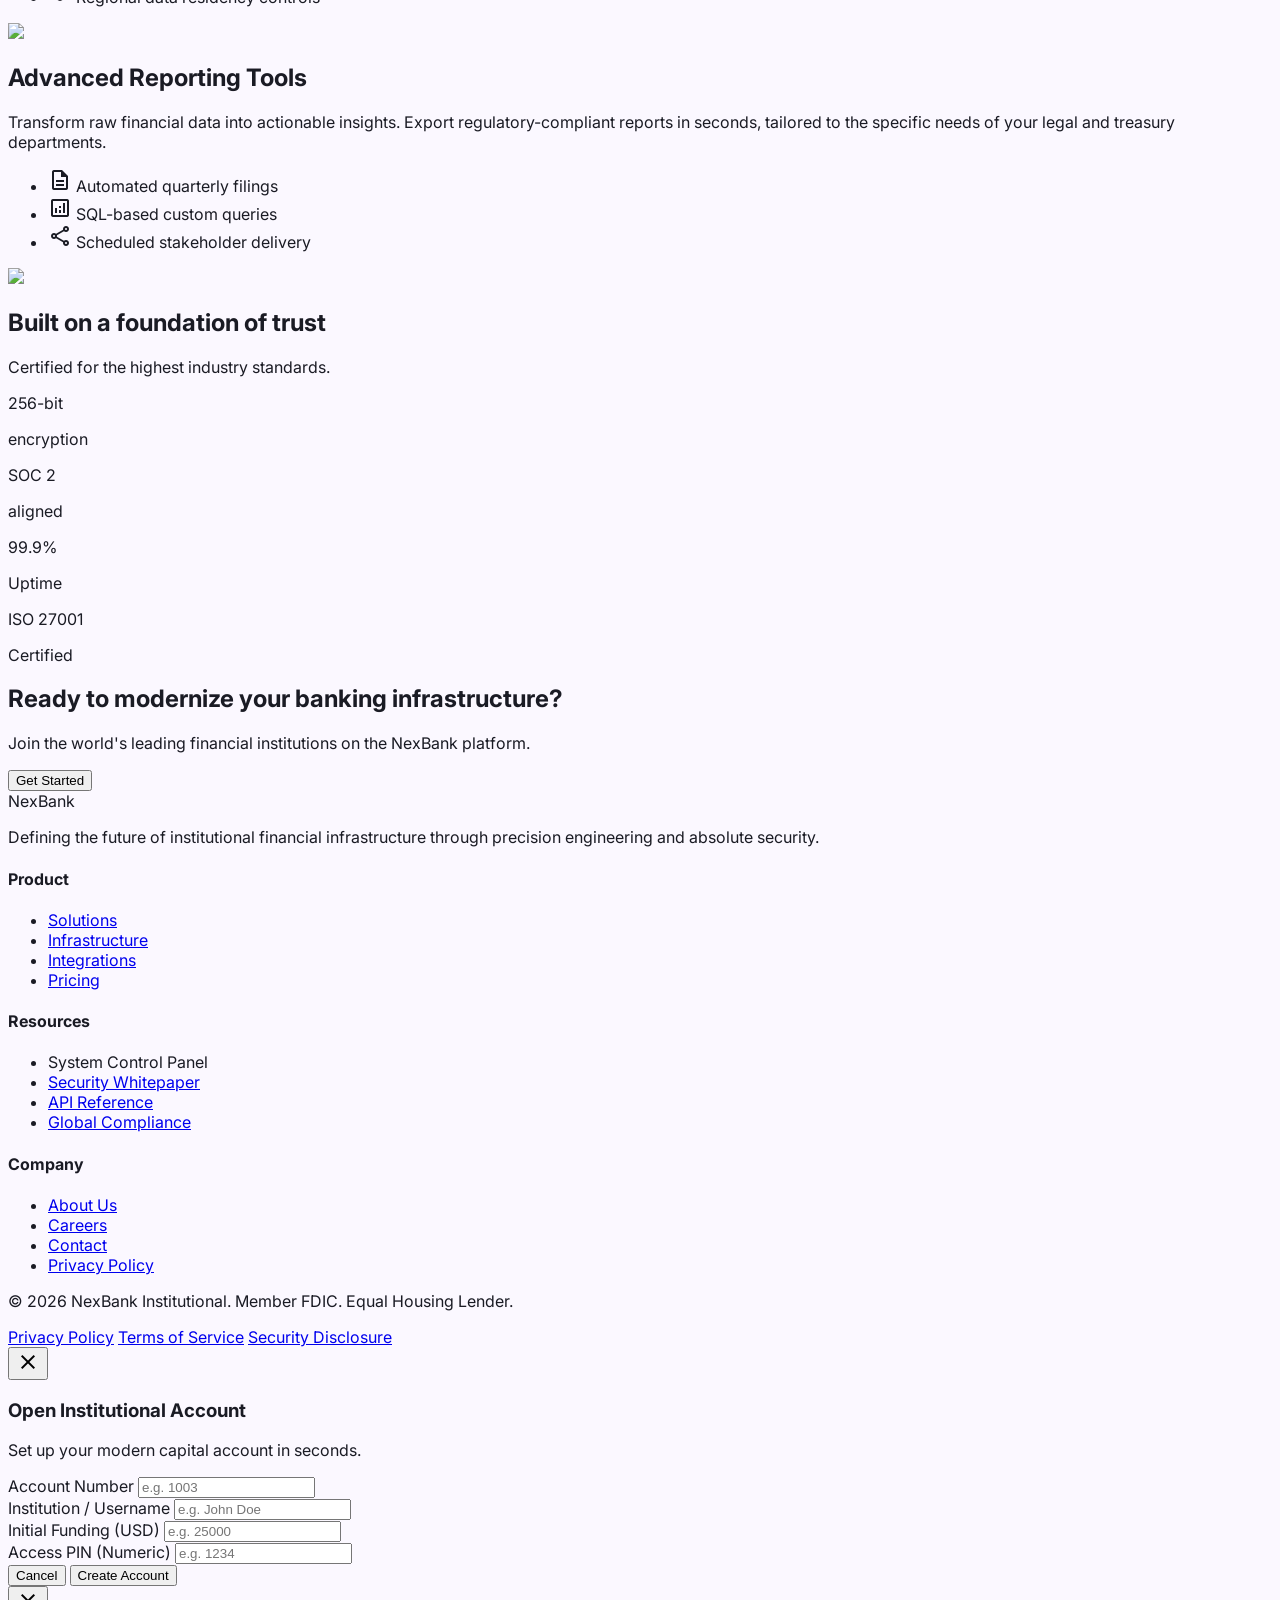
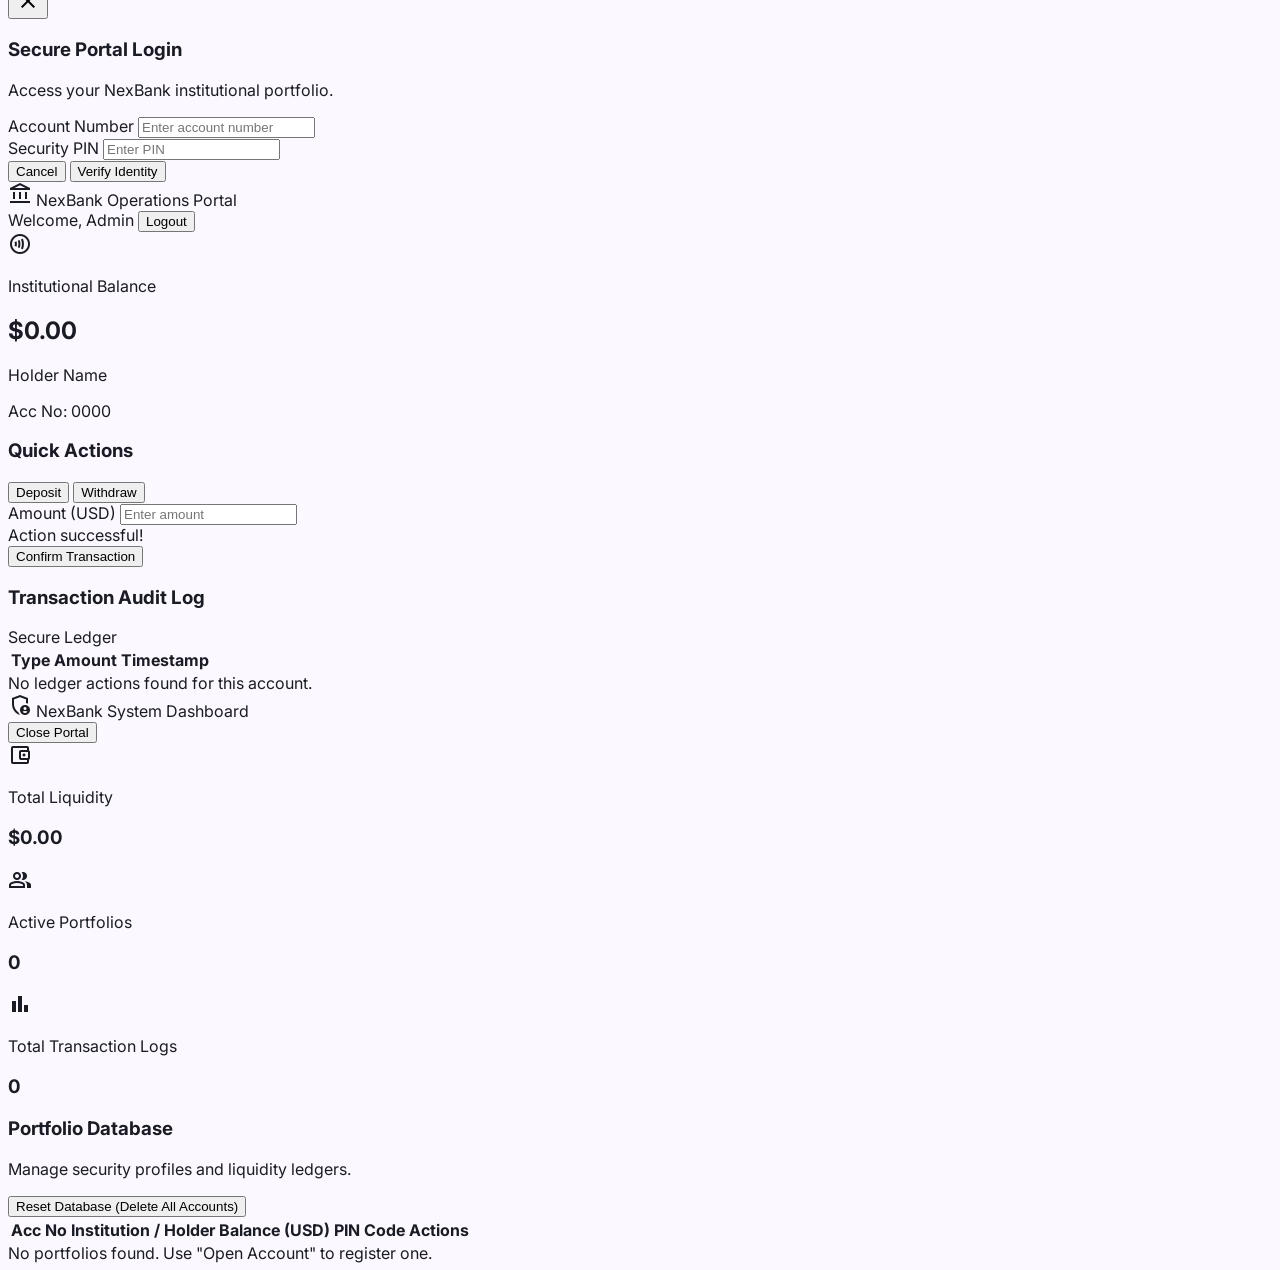
==== commit ac60f93d: "Update website with mobile optimization" ====
--- a/index.html
+++ b/index.html
@@ -186,9 +186,31 @@
             </button>
             <button class="font-label-md text-label-md text-on-surface-variant px-xs sm:px-md h-10 hover:text-primary transition-colors duration-150" onclick="window.location.href='login.html'">Login</button>
             <button class="bg-primary text-on-primary px-sm sm:px-lg h-10 rounded-lg font-label-md text-label-md hover:bg-opacity-90 transition-all duration-150 shadow-md shadow-primary/20" onclick="openCreateAccountModal()">Open<span class="hidden sm:inline"> Account</span></button>
+            <button class="md:hidden w-10 h-10 flex items-center justify-center text-on-surface-variant hover:text-primary transition-colors" id="mobile-menu-toggle-btn">
+                <span class="material-symbols-outlined">menu</span>
+            </button>
         </div>
     </div>
 </nav>
+
+<!-- Mobile Navigation Drawer -->
+<div id="mobileMenuDrawer" class="fixed inset-0 z-50 bg-black/40 backdrop-blur-sm opacity-0 pointer-events-none transition-all duration-300 md:hidden">
+    <div class="bg-white w-64 h-full border-r border-outline-variant p-lg flex flex-col gap-lg transform -translate-x-full transition-transform duration-300 ease-out dark:bg-neutral-900" id="mobileMenuContent">
+        <div class="flex justify-between items-center pb-md border-b border-outline-variant">
+            <span class="font-headline text-headline font-bold text-on-background">Menu</span>
+            <button id="mobile-menu-close-btn" class="w-8 h-8 flex items-center justify-center text-outline hover:text-on-background transition-colors">
+                <span class="material-symbols-outlined">close</span>
+            </button>
+        </div>
+        <div class="flex flex-col gap-md">
+            <a class="font-label-md text-label-md text-on-surface-variant hover:text-primary transition-colors duration-150 py-sm" href="#">Solutions</a>
+            <a class="font-label-md text-label-md text-on-surface-variant hover:text-primary transition-colors duration-150 py-sm" href="#">Partners</a>
+            <a class="font-label-md text-label-md text-on-surface-variant hover:text-primary transition-colors duration-150 py-sm" href="#">Security</a>
+            <a class="font-label-md text-label-md text-on-surface-variant hover:text-primary transition-colors duration-150 py-sm cursor-pointer" onclick="openAdminModal()">Admin Portal</a>
+            <a class="font-label-md text-label-md text-on-surface-variant hover:text-primary transition-colors duration-150 py-sm" href="#">About</a>
+        </div>
+    </div>
+</div>
 
 <main class="max-w-[1200px] mx-auto px-margin md:px-xl overflow-visible">
     <!-- Hero Section -->
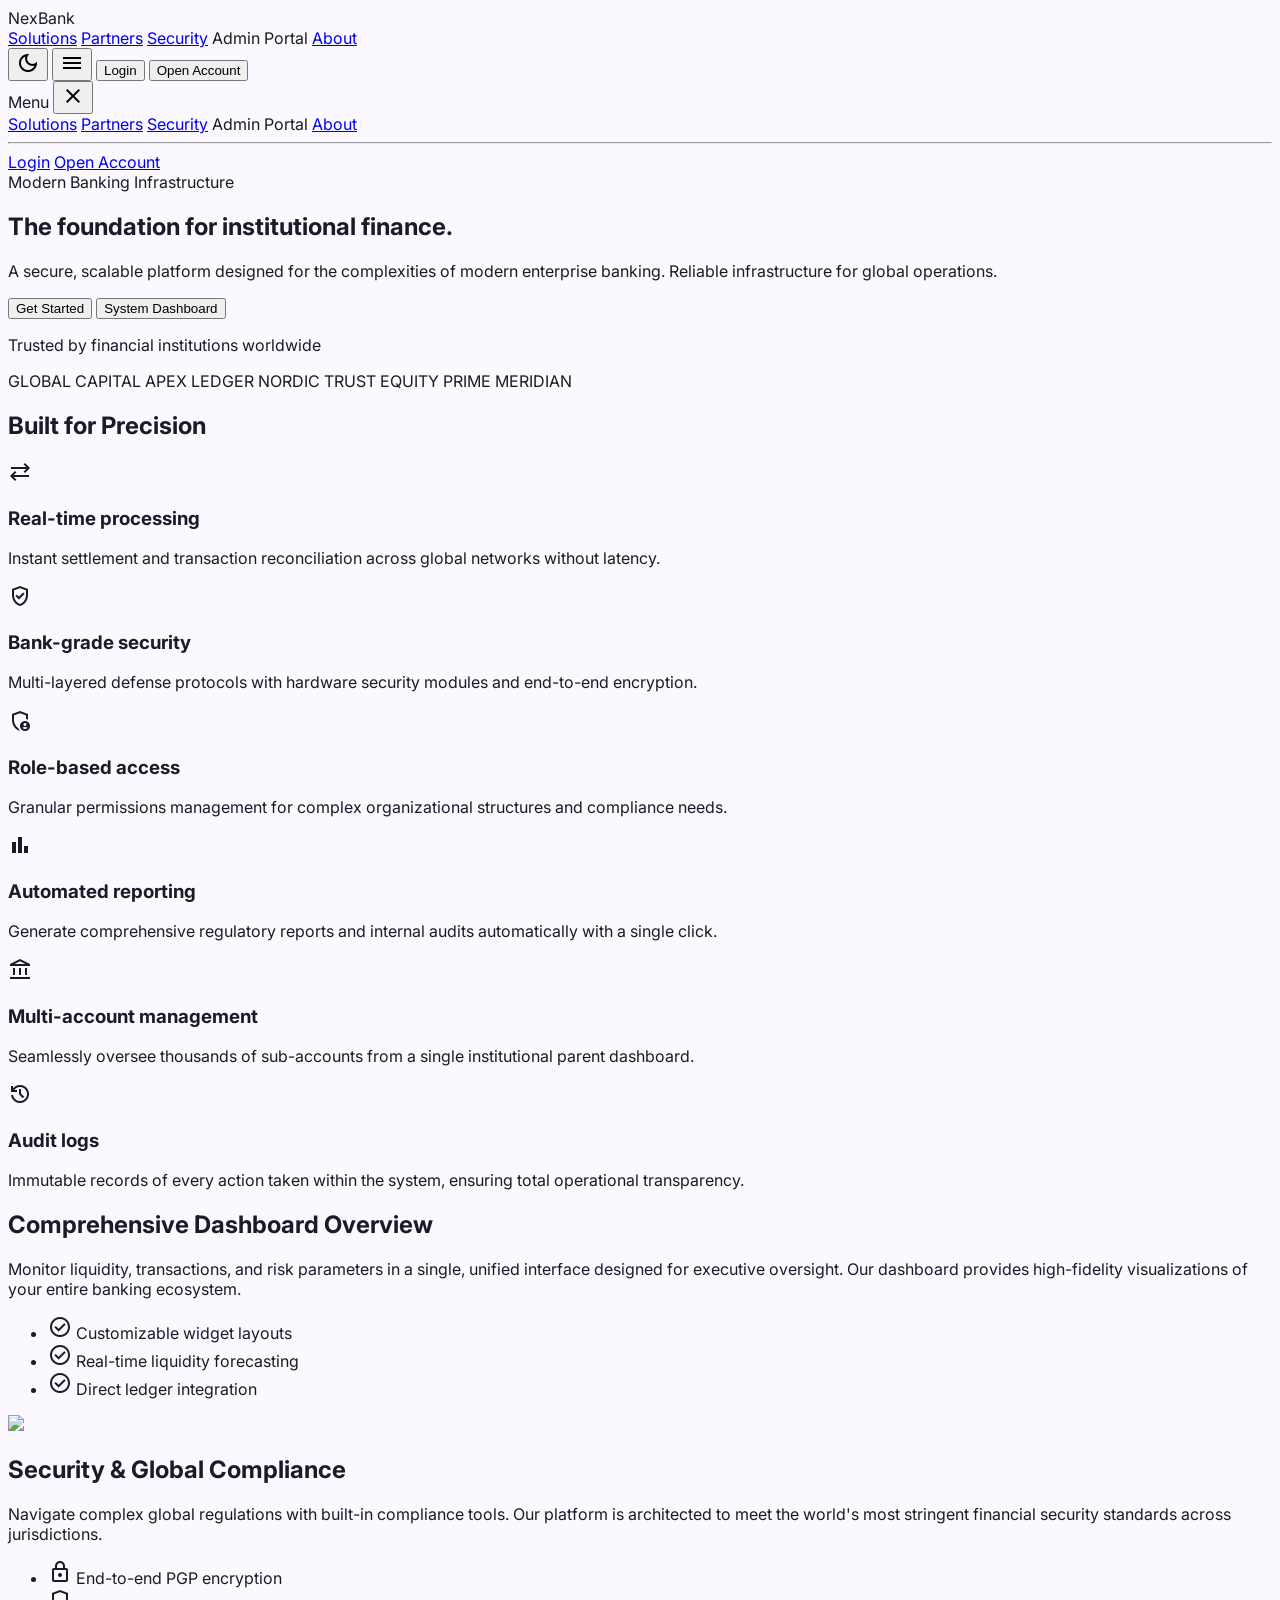
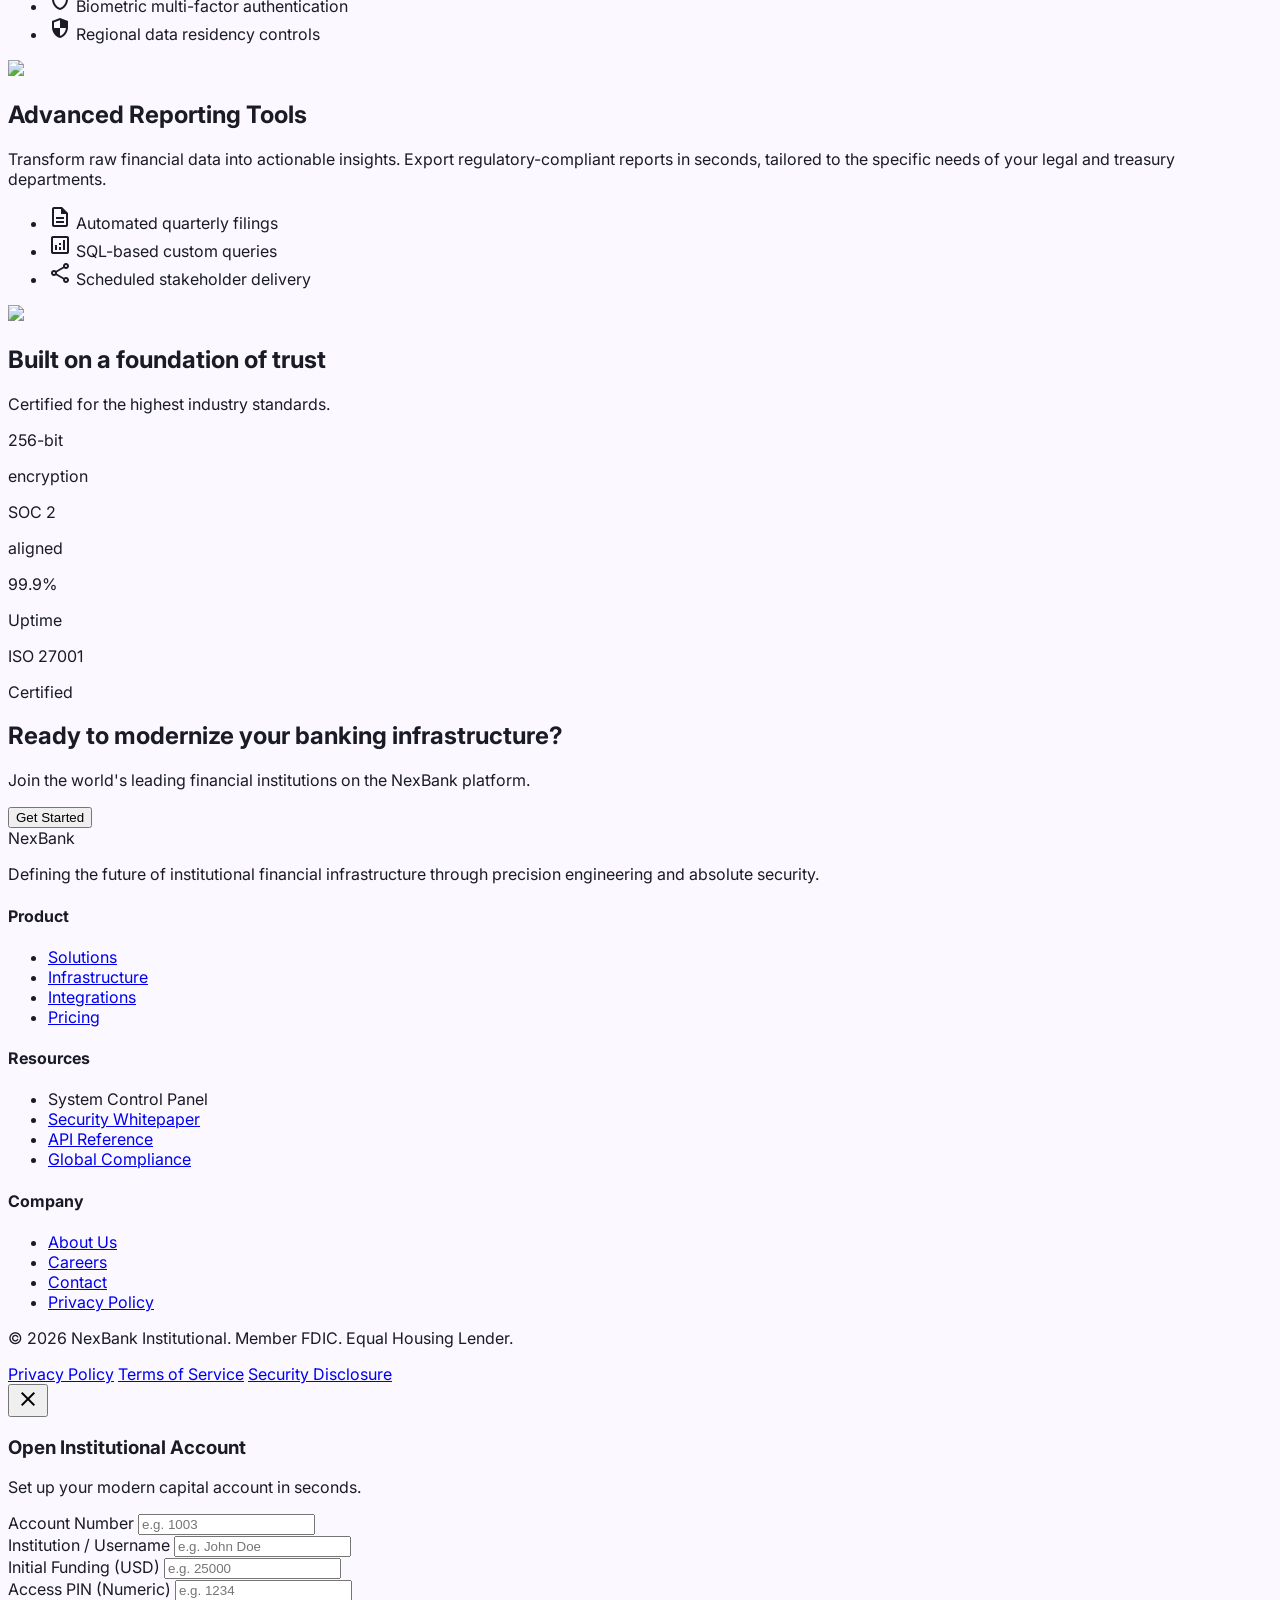
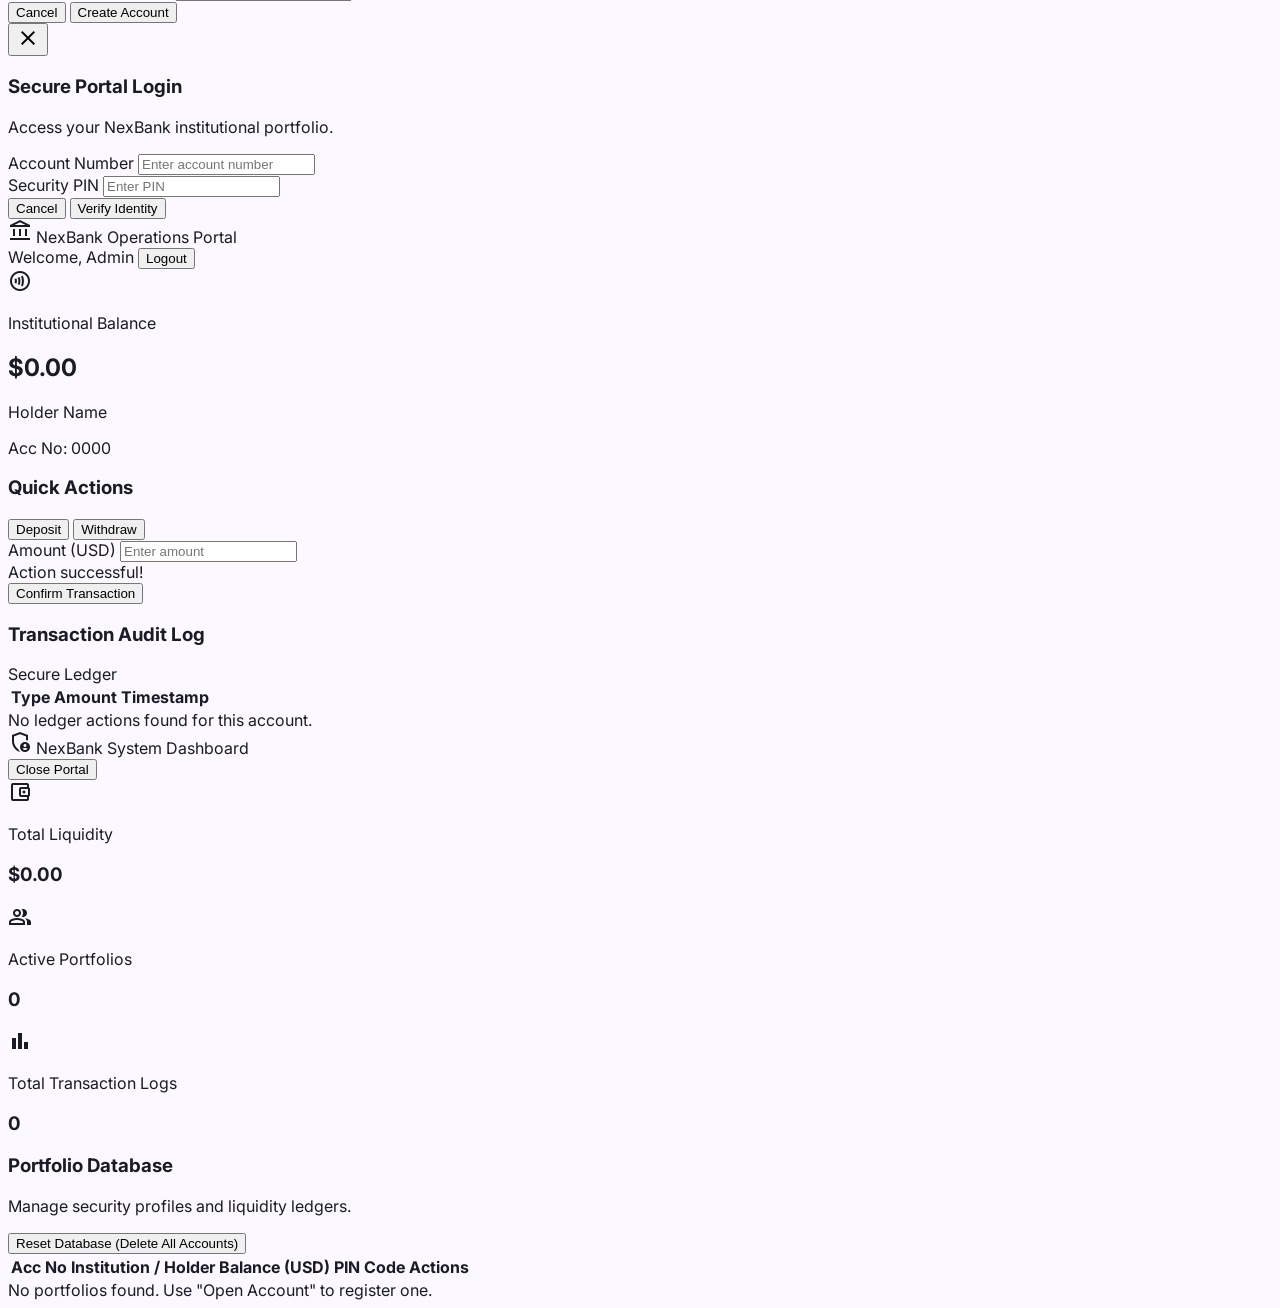
==== commit d73503d6: "Optimize mobile navbars and resolve theme flashing (FOUC)" ====
--- a/index.html
+++ b/index.html
@@ -2,6 +2,20 @@
 <html class="light" lang="en">
 <head>
     <meta charset="utf-8">
+    <script>
+        (function() {
+            const storedTheme = localStorage.getItem("theme");
+            const systemPrefersDark = window.matchMedia("(prefers-color-scheme: dark)").matches;
+            if (storedTheme === "dark" || (!storedTheme && systemPrefersDark)) {
+                document.documentElement.classList.add("dark");
+                document.documentElement.classList.remove("light");
+            } else {
+                document.documentElement.classList.remove("dark");
+                document.documentElement.classList.add("light");
+            }
+        })();
+    </script>
+    <link href="dark_mode.css" rel="stylesheet">
     <meta content="width=device-width, initial-scale=1.0" name="viewport">
     <title>NexBank | Institutional Banking Infrastructure</title>
     <script src="https://cdn.tailwindcss.com?plugins=forms,container-queries"></script>
@@ -180,15 +194,15 @@
                 <a class="font-label-md text-label-md text-on-surface-variant hover:text-primary transition-colors duration-150 ease-out" href="#">About</a>
             </div>
         </div>
-        <div class="flex items-center gap-xs sm:gap-md">
+        <div class="flex items-center gap-xs">
             <button class="w-10 h-10 flex items-center justify-center text-on-surface-variant hover:text-primary transition-colors" id="theme-toggle">
                 <span class="material-symbols-outlined">dark_mode</span>
             </button>
-            <button class="font-label-md text-label-md text-on-surface-variant px-xs sm:px-md h-10 hover:text-primary transition-colors duration-150" onclick="window.location.href='login.html'">Login</button>
-            <button class="bg-primary text-on-primary px-sm sm:px-lg h-10 rounded-lg font-label-md text-label-md hover:bg-opacity-90 transition-all duration-150 shadow-md shadow-primary/20" onclick="openCreateAccountModal()">Open<span class="hidden sm:inline"> Account</span></button>
             <button class="md:hidden w-10 h-10 flex items-center justify-center text-on-surface-variant hover:text-primary transition-colors" id="mobile-menu-toggle-btn">
                 <span class="material-symbols-outlined">menu</span>
             </button>
+            <button class="hidden md:inline-flex font-label-md text-label-md text-on-surface-variant px-md h-10 hover:text-primary transition-colors duration-150 items-center" onclick="window.location.href='login.html'">Login</button>
+            <button class="hidden md:inline-flex bg-primary text-on-primary px-lg h-10 rounded-lg font-label-md text-label-md hover:bg-opacity-90 transition-all duration-150 shadow-md shadow-primary/20 items-center justify-center" onclick="openCreateAccountModal()">Open Account</button>
         </div>
     </div>
 </nav>
@@ -208,6 +222,9 @@
             <a class="font-label-md text-label-md text-on-surface-variant hover:text-primary transition-colors duration-150 py-sm" href="#">Security</a>
             <a class="font-label-md text-label-md text-on-surface-variant hover:text-primary transition-colors duration-150 py-sm cursor-pointer" onclick="openAdminModal()">Admin Portal</a>
             <a class="font-label-md text-label-md text-on-surface-variant hover:text-primary transition-colors duration-150 py-sm" href="#">About</a>
+            <hr class="border-outline-variant my-xs">
+            <a class="font-label-md text-label-md text-on-surface-variant hover:text-primary transition-colors duration-150 py-sm" href="login.html">Login</a>
+            <a class="font-label-md text-label-md text-primary hover:underline transition-colors duration-150 py-sm font-semibold" href="create_account.html">Open Account</a>
         </div>
     </div>
 </div>
--- a/dark_mode.css
+++ b/dark_mode.css
@@ -0,0 +1,235 @@
+/* Premium Dark Mode Styling Overrides for NexBank */
+
+/* Global Transition for smooth mode switches */
+* {
+    transition: background-color 0.25s ease-out, border-color 0.25s ease-out, color 0.25s ease-out, box-shadow 0.25s ease-out !important;
+}
+
+/* Base Body Override */
+html.dark, html.dark body {
+    background-color: #0b0a0f !important;
+    color: #e2e1ec !important;
+}
+
+/* Custom Selection */
+html.dark ::selection {
+    background-color: #3B5BFF !important;
+    color: #ffffff !important;
+}
+
+/* Layout Containers & Shells */
+html.dark aside,
+html.dark header,
+html.dark nav {
+    background-color: #0d0c14 !important;
+    border-color: #232130 !important;
+}
+
+html.dark #navbar {
+    background-color: #0d0c14 !important;
+    border-color: #232130 !important;
+}
+
+html.dark .nav-scrolled {
+    background-color: #0d0c14 !important;
+    border-bottom: 1px solid #232130 !important;
+}
+
+/* Background Color Class Overrides */
+html.dark .bg-background {
+    background-color: #0b0a0f !important;
+}
+
+html.dark .bg-white {
+    background-color: #14131c !important;
+}
+
+html.dark .bg-surface {
+    background-color: #14131c !important;
+}
+
+html.dark .bg-surface-bright {
+    background-color: #14131c !important;
+}
+
+html.dark .bg-surface-container {
+    background-color: #1d1b27 !important;
+}
+
+html.dark .bg-surface-container-low {
+    background-color: #14131c !important;
+}
+
+html.dark .bg-surface-container-lowest {
+    background-color: #0b0a0f !important;
+}
+
+html.dark .bg-surface-container-high {
+    background-color: #242232 !important;
+}
+
+html.dark .bg-surface-container-highest {
+    background-color: #2b293d !important;
+}
+
+/* Feature cards specifically */
+html.dark .feature-card {
+    background-color: #14131c !important;
+    border-color: #232130 !important;
+}
+html.dark .feature-card:hover {
+    border-color: #5c7cff !important;
+    box-shadow: 0 20px 30px -10px rgba(92, 124, 255, 0.15) !important;
+}
+
+/* Form Controls & Inputs */
+html.dark input,
+html.dark select,
+html.dark textarea {
+    background-color: #0b0a0f !important;
+    color: #e2e1ec !important;
+    border-color: #232130 !important;
+}
+
+html.dark input:focus,
+html.dark select:focus,
+html.dark textarea:focus {
+    border-color: #5c7cff !important;
+    box-shadow: 0 0 0 1px #5c7cff !important;
+}
+
+html.dark input::placeholder {
+    color: #757388 !important;
+}
+
+html.dark .input-field {
+    background-color: #0b0a0f !important;
+    border-color: #232130 !important;
+}
+
+/* Text Colors */
+html.dark .text-on-background {
+    color: #e2e1ec !important;
+}
+
+html.dark .text-on-surface {
+    color: #dad9e2 !important;
+}
+
+html.dark .text-on-surface-variant {
+    color: #a2a0b4 !important;
+}
+
+html.dark .text-outline {
+    color: #757388 !important;
+}
+
+html.dark .text-primary {
+    color: #7a93ff !important;
+}
+
+html.dark .text-secondary {
+    color: #92a4ff !important;
+}
+
+html.dark .text-on-secondary-fixed,
+html.dark .text-on-primary-fixed {
+    color: #dee0ff !important;
+}
+
+/* Borders */
+html.dark .border-outline-variant {
+    border-color: #232130 !important;
+}
+
+html.dark .border-outline {
+    border-color: #38354c !important;
+}
+
+html.dark .divide-outline-variant > :not([hidden]) ~ :not([hidden]) {
+    border-color: #232130 !important;
+}
+
+html.dark .divide-y > :not([hidden]) ~ :not([hidden]) {
+    border-color: #232130 !important;
+}
+
+/* Buttons and Hovers */
+html.dark button.border-outline:hover,
+html.dark a.border-outline:hover {
+    background-color: #1d1b27 !important;
+}
+
+html.dark .hover\:bg-surface-container:hover {
+    background-color: #1d1b27 !important;
+}
+
+html.dark .hover\:bg-surface-container-lowest:hover {
+    background-color: #0b0a0f !important;
+}
+
+html.dark .hover\:bg-surface-container-low:hover {
+    background-color: #14131c !important;
+}
+
+html.dark .hover\:text-primary:hover {
+    color: #7a93ff !important;
+}
+
+/* Modal specific overrides */
+html.dark #createAccountModal > div,
+html.dark #loginModal > div,
+html.dark #depositModal > div,
+html.dark #withdrawModal > div,
+html.dark #transferModal > div {
+    background-color: #14131c !important;
+    border-color: #232130 !important;
+    color: #e2e1ec !important;
+}
+
+/* Notification Panel Specific overrides */
+html.dark #notification-dropdown {
+    background-color: #14131c !important;
+    border-color: #232130 !important;
+}
+
+html.dark #notification-dropdown .bg-surface-container-low {
+    background-color: #1d1b27 !important;
+}
+
+/* SVG Chart Override (make it visually distinct in dark mode) */
+html.dark svg path[stroke="#3B5BFF"] {
+    stroke: #5c7cff !important;
+}
+
+html.dark svg stop[stop-color="#3B5BFF"] {
+    stop-color: #5c7cff !important;
+}
+
+/* Specific elements like active indicators */
+html.dark .sidebar-active::before {
+    background-color: #5c7cff !important;
+}
+
+html.dark .border-primary {
+    border-color: #5c7cff !important;
+}
+
+html.dark .text-primary-fixed-dim {
+    color: #bac3ff !important;
+}
+
+html.dark .bg-primary-fixed {
+    background-color: #1b2046 !important;
+    color: #bac3ff !important;
+}
+
+html.dark .bg-secondary-fixed {
+    background-color: #1e213a !important;
+    color: #bac3ff !important;
+}
+
+html.dark .bg-tertiary-fixed {
+    background-color: #3b201a !important;
+    color: #ffb599 !important;
+}
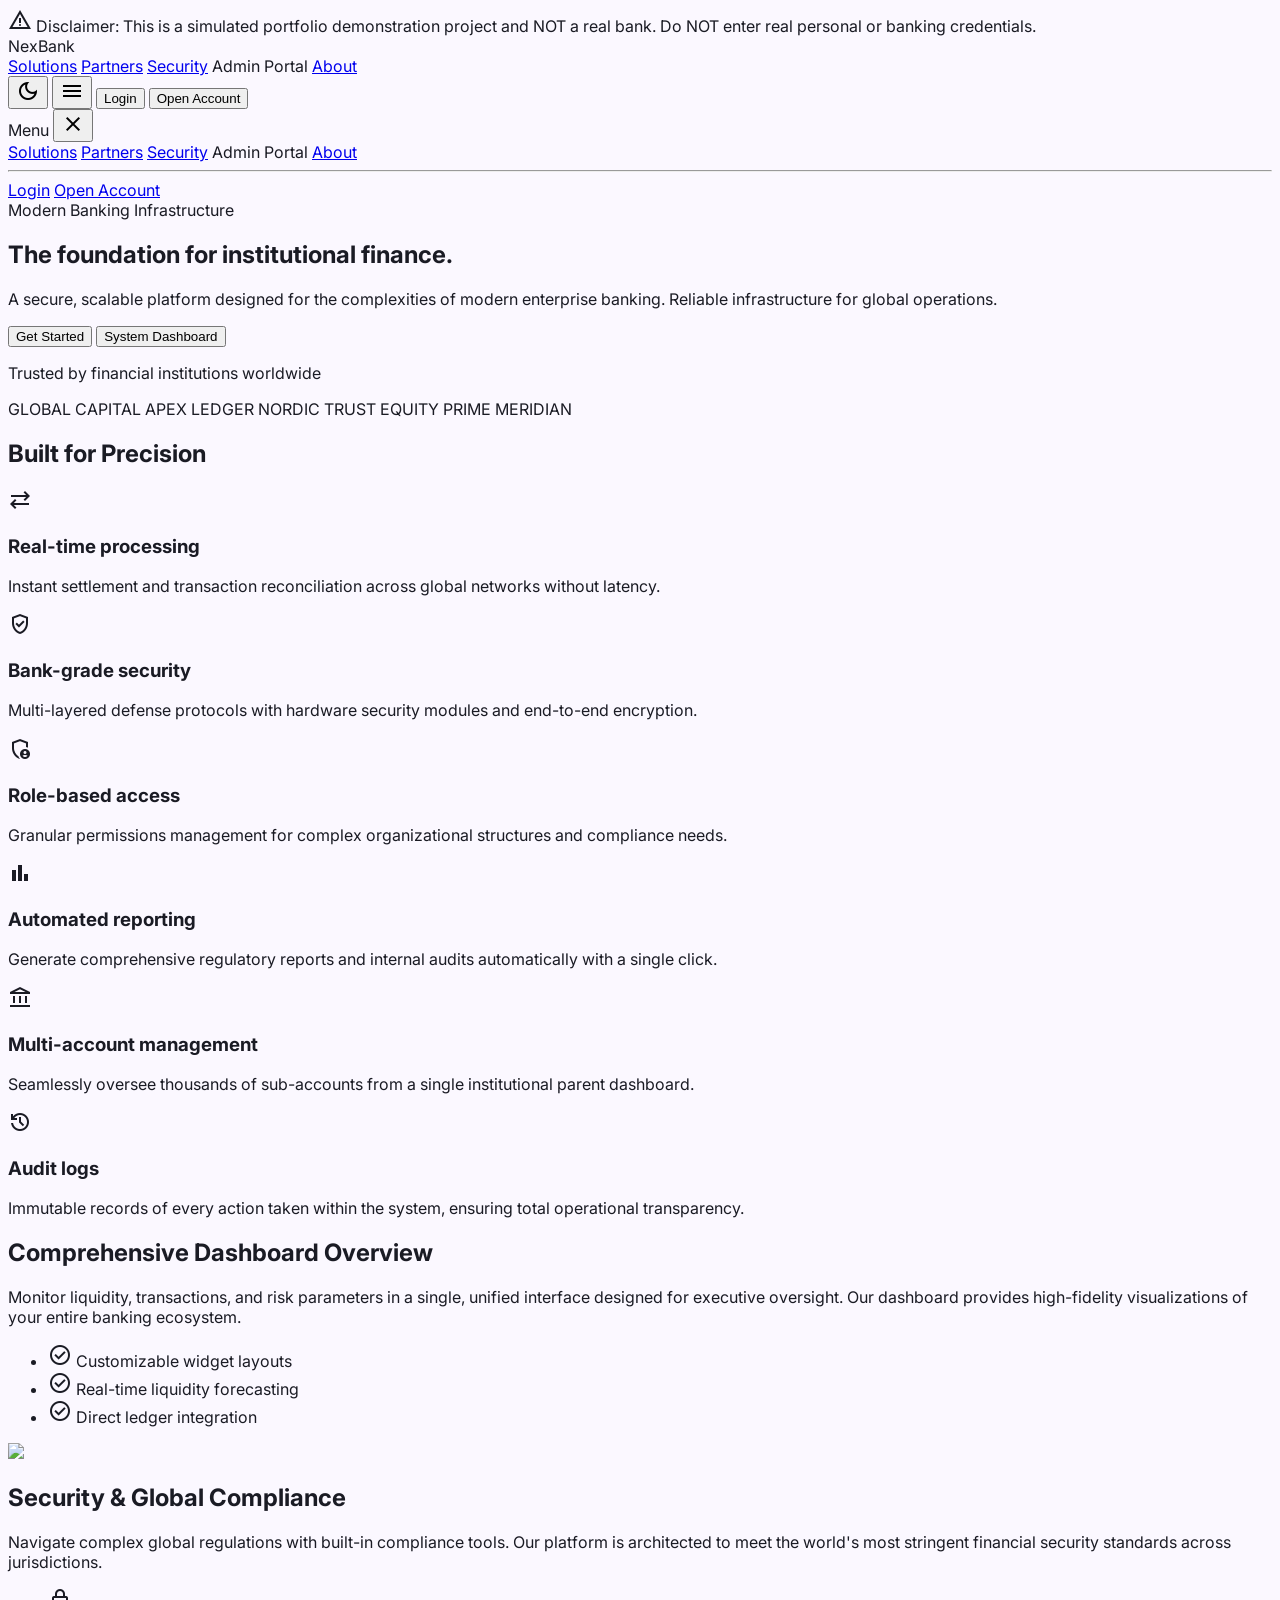
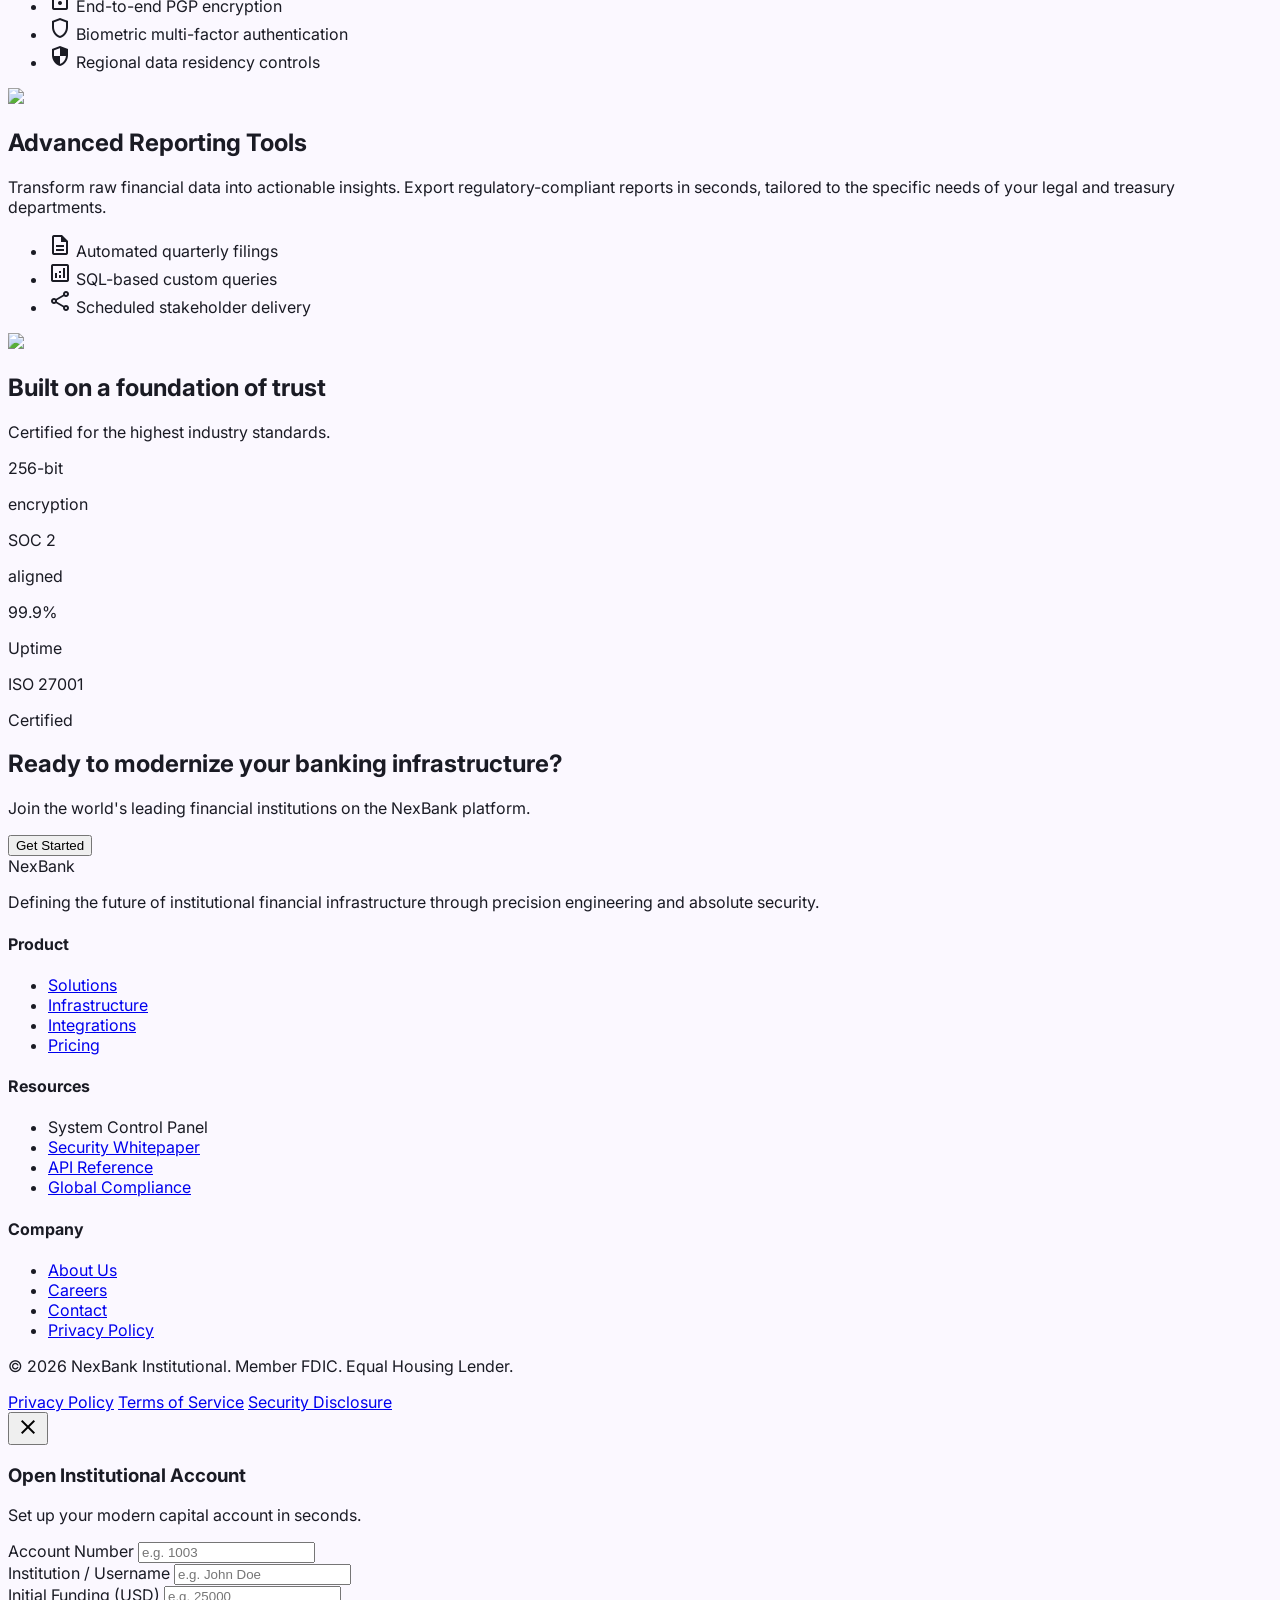
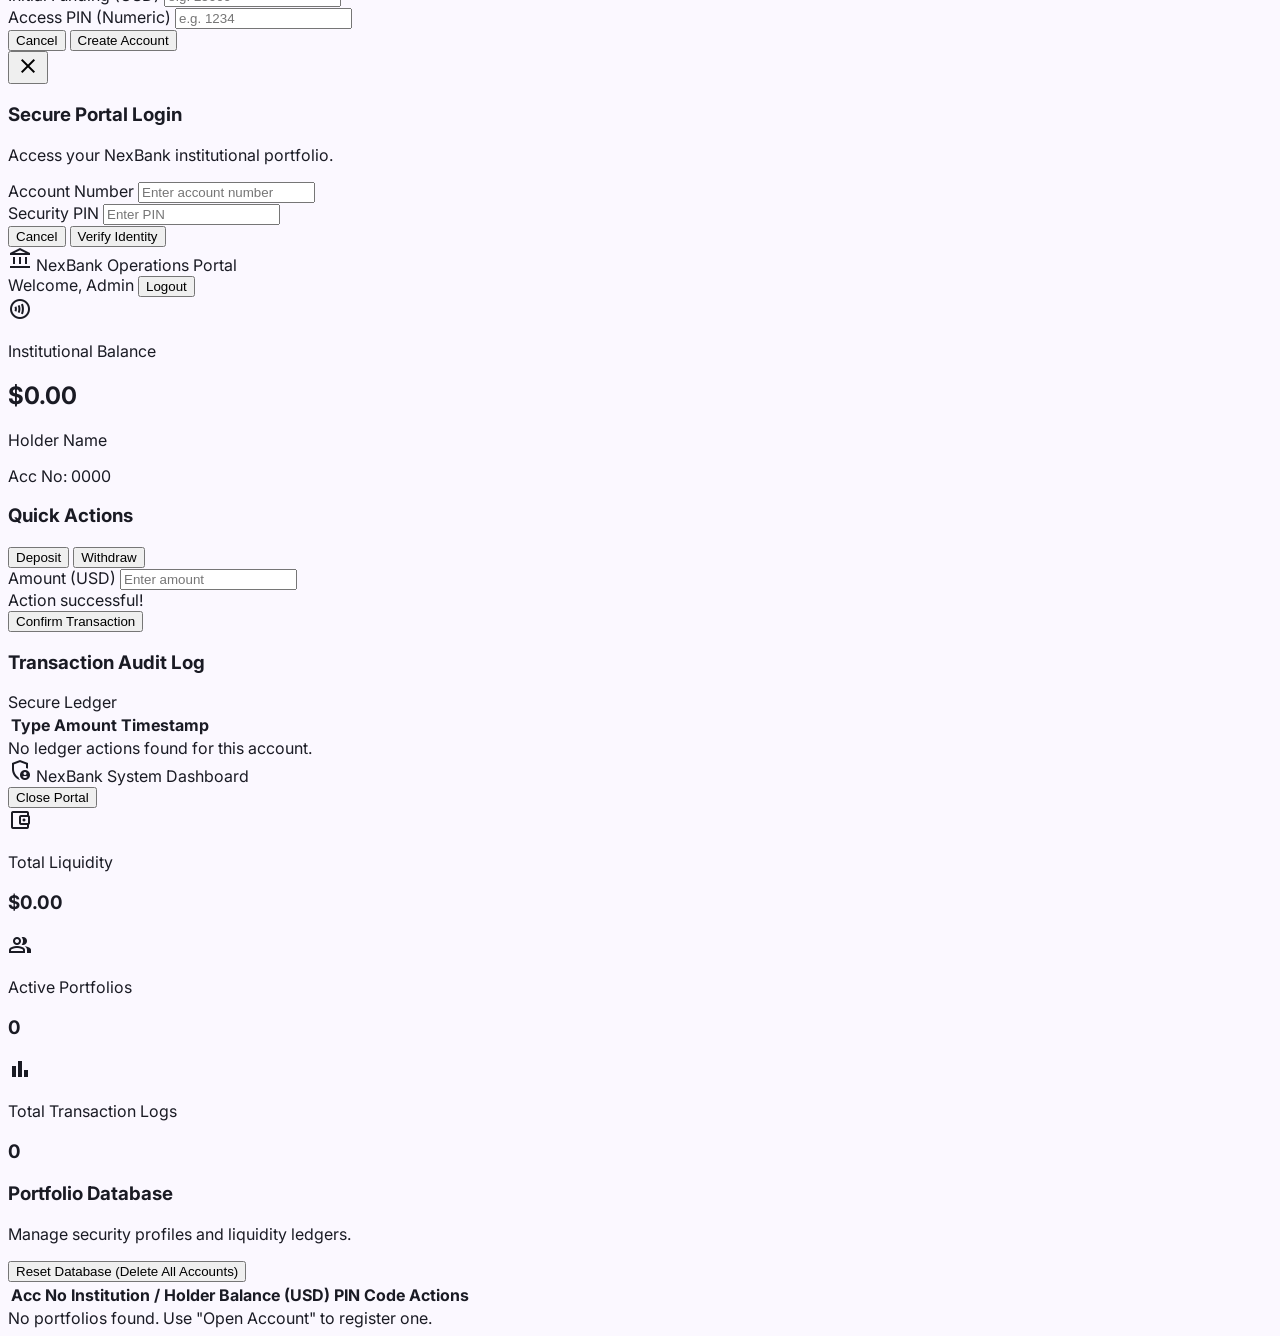
==== commit 938687bb: "Add simulated project disclaimer warning banners to index.html and login.html" ====
--- a/index.html
+++ b/index.html
@@ -180,6 +180,11 @@
     <script src="theme_notifications.js"></script>
 </head>
 <body class="overflow-x-hidden">
+<!-- Portfolio Project Disclaimer Banner -->
+<div class="bg-amber-500 text-neutral-900 px-md py-sm text-center font-label-md text-xs font-bold select-none flex items-center justify-center gap-xs z-50 relative w-full">
+    <span class="material-symbols-outlined text-[18px]">warning</span>
+    <span>Disclaimer: This is a simulated portfolio demonstration project and NOT a real bank. Do NOT enter real personal or banking credentials.</span>
+</div>
 
 <!-- TopNavBar -->
 <nav class="sticky top-0 w-full z-40 transition-all duration-300 bg-background border-b border-outline-variant/30" id="navbar">
